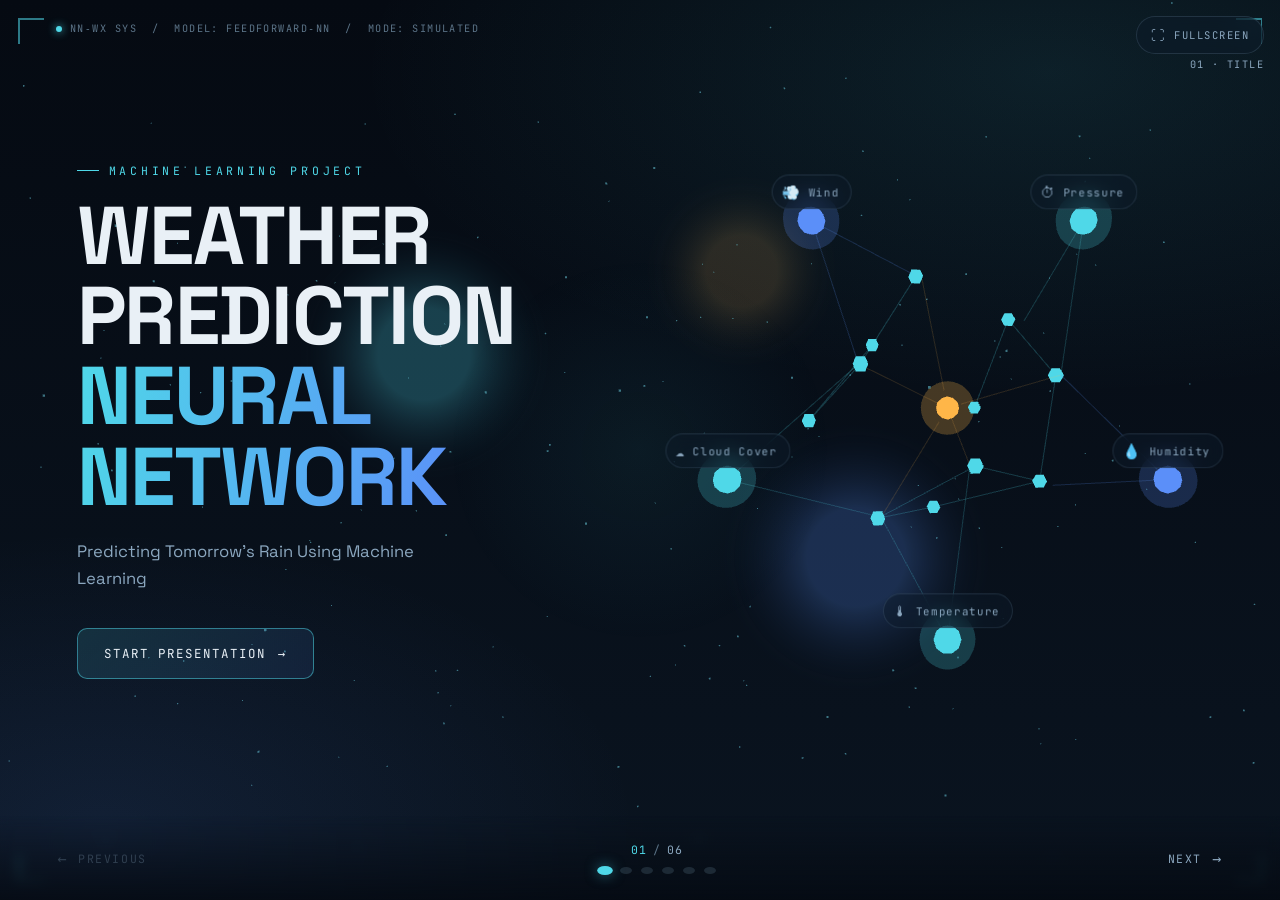
==== weather-nn-presentation/index.html @ 621a3c1b "Update Weather Prediction Neural Network" ====
<!DOCTYPE html>
<html lang="en">
<head>
<meta charset="UTF-8">
<meta name="viewport" content="width=device-width, initial-scale=1, viewport-fit=cover">
<meta name="color-scheme" content="dark">
<title>Weather Prediction Neural Network — Presentation</title>
<link rel="stylesheet" href="style.css">
</head>
<body data-active-slide="1">

  <!-- Loader -->
  <div id="loader">
    <div class="loader-mark">NN&#8209;WX</div>
    <div class="loader-track"><div class="loader-bar"></div></div>
    <div class="loader-text">CALIBRATING INSTRUMENTS…</div>
  </div>

  <!-- Ambient 3D background, persists across all slides -->
  <canvas id="bg-canvas"></canvas>

  <!-- Signature HUD chrome -->
  <div class="hud-frame" aria-hidden="true">
    <span class="hud-corner hud-corner--tl"></span>
    <span class="hud-corner hud-corner--tr"></span>
    <span class="hud-corner hud-corner--bl"></span>
    <span class="hud-corner hud-corner--br"></span>
  </div>
  <div class="hud-strip hud-strip--left" aria-hidden="true">
    <span class="hud-dot"></span> NN&#8209;WX SYS &nbsp;/&nbsp; MODEL: FEEDFORWARD&#8209;NN &nbsp;/&nbsp; MODE: SIMULATED
  </div>
  <div class="hud-strip hud-strip--right" aria-hidden="true">
    <span id="hud-slide-name">TITLE</span>
  </div>

  <button id="fullscreen-btn" class="hud-btn" type="button" aria-label="Toggle fullscreen presentation">
    <span class="hud-btn-icon">&#9974;</span> FULLSCREEN
  </button>

  <div id="cursor-glow" aria-hidden="true"></div>

  <!-- Projected 3D-node labels live here (never inside a transformed/animated
       ancestor, so position:fixed stays viewport-relative) -->
  <div id="label-layer" aria-hidden="true">
    <div class="node-label" data-node="temperature" data-slide="1"><span class="node-ico">&#127777;</span>Temperature</div>
    <div class="node-label" data-node="humidity" data-slide="1"><span class="node-ico">&#128167;</span>Humidity</div>
    <div class="node-label" data-node="pressure" data-slide="1"><span class="node-ico">&#9201;</span>Pressure</div>
    <div class="node-label" data-node="wind" data-slide="1"><span class="node-ico">&#128168;</span>Wind</div>
    <div class="node-label" data-node="cloud" data-slide="1"><span class="node-ico">&#9729;</span>Cloud Cover</div>

    <div class="net-input-label" data-node="0" data-slide="4">Temperature</div>
    <div class="net-input-label" data-node="1" data-slide="4">Humidity</div>
    <div class="net-input-label" data-node="2" data-slide="4">Pressure</div>
    <div class="net-input-label" data-node="3" data-slide="4">Wind Speed</div>
    <div class="net-input-label" data-node="4" data-slide="4">Cloud Cover</div>
  </div>

  <!-- ============ DECK ============ -->
  <main id="deck">

    <!-- SLIDE 1 — TITLE -->
    <section class="slide" id="slide-1" data-slide="1" aria-label="Title">
      <div class="slide-inner slide1-grid">
        <div class="slide1-text">
          <p class="eyebrow" data-reveal="0">Machine Learning Project</p>
          <h1 class="hero-title">
            <span class="line" data-reveal="1">WEATHER PREDICTION</span>
            <span class="line line--accent" data-reveal="2">NEURAL NETWORK</span>
          </h1>
          <p class="hero-subtitle" data-reveal="3">Predicting Tomorrow's Rain Using Machine Learning</p>
          <button class="btn-primary" id="start-btn" type="button" data-reveal="4">
            START PRESENTATION <span class="arrow">→</span>
          </button>
        </div>
        <div class="slide1-visual">
          <canvas id="hero-canvas"></canvas>
        </div>
      </div>
    </section>

    <!-- SLIDE 2 — PROBLEM -->
    <section class="slide" id="slide-2" data-slide="2" aria-label="The Problem">
      <div class="slide-inner slide2-layout">
        <p class="eyebrow" data-reveal="0">The Problem</p>
        <h2 class="statement" data-reveal="1">Can we predict tomorrow's rain from today's weather conditions?</h2>

        <div class="orbit" data-reveal="2">
          <div class="orbit-core">
            <span class="orbit-core-ring"></span>
            <span class="orbit-core-glow"></span>
          </div>
          <div class="param-node param-node--1"><span class="flow-dot"></span><span class="param-ico">&#127777;</span><span class="param-label">Temperature</span></div>
          <div class="param-node param-node--2"><span class="flow-dot"></span><span class="param-ico">&#128167;</span><span class="param-label">Humidity</span></div>
          <div class="param-node param-node--3"><span class="flow-dot"></span><span class="param-ico">&#9201;</span><span class="param-label">Pressure</span></div>
          <div class="param-node param-node--4"><span class="flow-dot"></span><span class="param-ico">&#128168;</span><span class="param-label">Wind Speed</span></div>
          <div class="param-node param-node--5"><span class="flow-dot"></span><span class="param-ico">&#9729;</span><span class="param-label">Cloud Cover</span></div>
        </div>

        <div class="mini-flow" data-reveal="3">
          <span class="mini-flow-step is-lit">INPUT</span>
          <span class="mini-flow-arrow">&#8594;</span>
          <span class="mini-flow-step">ANALYSIS</span>
          <span class="mini-flow-arrow">&#8594;</span>
          <span class="mini-flow-step">PREDICTION</span>
        </div>
      </div>
    </section>

    <!-- SLIDE 3 — WORKFLOW -->
    <section class="slide" id="slide-3" data-slide="3" aria-label="System Workflow">
      <div class="slide-inner slide3-layout">
        <p class="eyebrow" data-reveal="0">System Workflow</p>
        <h2 class="slide-title" data-reveal="1">How The System Works</h2>

        <div class="pipeline-wrap" data-reveal="2">
          <div class="pipeline-track" id="pipeline-track">
            <div class="data-particle" id="data-particle"></div>

            <div class="stage" data-stage="0">
              <div class="stage-icon">&#128225;</div>
              <div class="stage-label">Weather Data</div>
            </div>
            <div class="pipe-seg"></div>
            <div class="stage" data-stage="1">
              <div class="stage-icon">&#129513;</div>
              <div class="stage-label">Preprocessing</div>
              <div class="stage-sub">Clean</div>
            </div>
            <div class="pipe-seg"></div>
            <div class="stage" data-stage="2">
              <div class="stage-icon">&#128202;</div>
              <div class="stage-label">Feature Scaling</div>
              <div class="stage-sub">Transform</div>
            </div>
            <div class="pipe-seg"></div>
            <div class="stage" data-stage="3">
              <div class="stage-icon">&#129504;</div>
              <div class="stage-label">Neural Network</div>
              <div class="stage-sub">Learn</div>
            </div>
            <div class="pipe-seg"></div>
            <div class="stage" data-stage="4">
              <div class="stage-icon">&#127783;&#65039;</div>
              <div class="stage-label">Rain Probability</div>
              <div class="stage-sub">Predict</div>
            </div>
            <div class="pipe-seg"></div>
            <div class="stage" data-stage="5">
              <div class="stage-icon">&#9878;&#65039;</div>
              <div class="stage-label">Rain / No Rain</div>
            </div>
          </div>
        </div>
      </div>
    </section>

    <!-- SLIDE 4 — NEURAL NETWORK -->
    <section class="slide" id="slide-4" data-slide="4" aria-label="Inside the Neural Network">
      <div class="slide-inner slide4-layout">
        <p class="eyebrow" data-reveal="0">Model Architecture</p>
        <h2 class="slide-title" data-reveal="1">Inside The Neural Network</h2>

        <div class="network-wrap" data-reveal="2">
          <canvas id="main-net-canvas"></canvas>

          <div class="layer-label layer-label--input">
            <span class="layer-label-title">Input Layer</span>
          </div>
          <div class="layer-label layer-label--hidden">
            <span class="layer-label-title">Hidden Layer</span>
            <span class="layer-label-sub">ReLU</span>
          </div>
          <div class="layer-label layer-label--output">
            <span class="layer-label-title">Output Layer</span>
            <span class="layer-label-sub">Sigmoid</span>
          </div>
          <div class="layer-label layer-label--result">Rain Probability</div>

          <div class="formula-badge formula-badge--left">ReLU(x) = max(0, x)</div>
          <div class="formula-badge formula-badge--right">Sigmoid(x) = 1 / (1 + e<sup>&minus;x</sup>)</div>
        </div>
      </div>
    </section>

    <!-- SLIDE 5 — PREDICTION -->
    <section class="slide" id="slide-5" data-slide="5" aria-label="From Weather to Prediction">
      <div class="slide-inner slide5-layout">
        <p class="eyebrow" data-reveal="0">Demo Walkthrough</p>
        <h2 class="slide-title" data-reveal="1">From Weather To Prediction</h2>

        <div class="predict-layout" data-reveal="2">
          <div class="glass-card predict-inputs">
            <div class="demo-tag">DEMO PREDICTION</div>
            <div class="input-row"><span>Temperature</span><span class="mono">28°C</span></div>
            <div class="input-row"><span>Humidity</span><span class="mono">75%</span></div>
            <div class="input-row"><span>Pressure</span><span class="mono">1008 hPa</span></div>
            <div class="input-row"><span>Wind Speed</span><span class="mono">14 km/h</span></div>
            <div class="input-row"><span>Cloud Cover</span><span class="mono">82%</span></div>
          </div>

          <div class="glass-card predict-process" id="predict-process">
            <div class="process-status" id="process-status">
              <span id="process-status-text">ANALYSING</span><span class="dots"><span>.</span><span>.</span><span>.</span></span>
            </div>

            <div class="result-panel" id="result-panel">
              <div class="gauge-wrap">
                <svg class="gauge" viewBox="0 0 200 200" id="gauge-svg">
                  <circle class="gauge-track" cx="100" cy="100" r="86"></circle>
                  <circle class="gauge-fill" id="gauge-fill" cx="100" cy="100" r="86"></circle>
                </svg>
                <div class="gauge-readout">
                  <span class="gauge-value"><span id="gauge-number">0</span>%</span>
                  <span class="gauge-caption">Rain Probability</span>
                </div>
              </div>
              <div class="risk-tag" id="risk-tag">HIGH RISK</div>
              <div class="risk-line">Rain Tomorrow: <strong>YES</strong></div>
            </div>
          </div>
        </div>
      </div>
    </section>

    <!-- SLIDE 6 — CONCLUSION -->
    <section class="slide" id="slide-6" data-slide="6" aria-label="Result & Conclusion">
      <div class="slide-inner slide6-layout">
        <p class="eyebrow" data-reveal="0">Result &amp; Conclusion</p>
        <h2 class="slide-title" data-reveal="1">From Data To A Decision</h2>

        <div class="conclusion-grid" data-reveal="2">
          <div class="point-card"><span class="point-num">01</span><span class="point-label">Weather Data</span></div>
          <div class="point-card"><span class="point-num">02</span><span class="point-label">Neural Network</span></div>
          <div class="point-card"><span class="point-num">03</span><span class="point-label">Rain Probability</span></div>
          <div class="point-card"><span class="point-num">04</span><span class="point-label">Prediction</span></div>
        </div>

        <p class="conclusion-statement" data-reveal="3">Machine learning transforms atmospheric data into an understandable rain prediction.</p>

        <button class="btn-primary" id="restart-btn" type="button" data-reveal="4">
          RESTART PRESENTATION <span class="arrow">&#8635;</span>
        </button>
      </div>
    </section>

  </main>

  <!-- ============ NAVIGATION ============ -->
  <nav id="nav-bar" aria-label="Presentation navigation">
    <button id="prev-btn" class="nav-btn" type="button" aria-label="Previous slide">
      <span class="nav-btn-arrow">&#8592;</span><span class="nav-btn-text">Previous</span>
    </button>

    <div class="nav-center">
      <span class="nav-counter"><span id="counter-current">01</span><span class="nav-counter-sep">/</span><span id="counter-total">06</span></span>
      <div class="nav-dots" id="nav-dots"></div>
    </div>

    <button id="next-btn" class="nav-btn" type="button" aria-label="Next slide">
      <span class="nav-btn-text">Next</span><span class="nav-btn-arrow">&#8594;</span>
    </button>
  </nav>

  <script src="three.min.js" defer></script>
  <script src="script.js" defer></script>
</body>
</html>
---- weather-nn-presentation/style.css ----
/* =========================================================================
   WEATHER PREDICTION NEURAL NETWORK — presentation stylesheet
   Design system: "instrument panel" — dark atmosphere, cyan/azure signal,
   amber warning accent, glassmorphism panels, radar-HUD chrome.
   ========================================================================= */

/* ---------- Local fonts (fully offline, no CDN) ---------- */
@font-face{
  font-family:'Space Grotesk';
  src:url('fonts/space-grotesk-400.woff2') format('woff2');
  font-weight:400; font-style:normal; font-display:swap;
}
@font-face{
  font-family:'Space Grotesk';
  src:url('fonts/space-grotesk-500.woff2') format('woff2');
  font-weight:500; font-style:normal; font-display:swap;
}
@font-face{
  font-family:'Space Grotesk';
  src:url('fonts/space-grotesk-600.woff2') format('woff2');
  font-weight:600; font-style:normal; font-display:swap;
}
@font-face{
  font-family:'Space Grotesk';
  src:url('fonts/space-grotesk-700.woff2') format('woff2');
  font-weight:700; font-style:normal; font-display:swap;
}
@font-face{
  font-family:'JetBrains Mono';
  src:url('fonts/jetbrains-mono-400.woff2') format('woff2');
  font-weight:400; font-style:normal; font-display:swap;
}
@font-face{
  font-family:'JetBrains Mono';
  src:url('fonts/jetbrains-mono-500.woff2') format('woff2');
  font-weight:500; font-style:normal; font-display:swap;
}
@font-face{
  font-family:'JetBrains Mono';
  src:url('fonts/jetbrains-mono-600.woff2') format('woff2');
  font-weight:600; font-style:normal; font-display:swap;
}

/* ---------- Tokens ---------- */
:root{
  --void:#050a12;
  --void-2:#0a1420;
  --panel:#0d1a28;
  --ink:#e9f0f6;
  --mist:#8ba7bf;
  --mist-dim:#5c7488;
  --cyan:#4fd8e8;
  --cyan-soft:rgba(79,216,232,.5);
  --azure:#5b8ff9;
  --signal:#ffb648;
  --signal-soft:rgba(255,182,72,.35);
  --danger:#ff6b6b;
  --line:rgba(148,187,214,.16);
  --line-soft:rgba(148,187,214,.08);
  --glass:rgba(15,28,42,.46);
  --glass-strong:rgba(15,28,42,.68);

  --font-display:'Space Grotesk',ui-sans-serif,system-ui,-apple-system,'Segoe UI',sans-serif;
  --font-mono:'JetBrains Mono',ui-monospace,'SFMono-Regular',Menlo,Consolas,monospace;

  --ease-out:cubic-bezier(.16,.84,.32,1);
  --ease-inout:cubic-bezier(.65,0,.35,1);
  --dur-slide:.85s;
  --nav-h:84px;
}

/* ---------- Reset ---------- */
*,*::before,*::after{box-sizing:border-box;}
html,body{height:100%;}
body{
  margin:0;
  background:var(--void);
  color:var(--ink);
  font-family:var(--font-display);
  overflow:hidden;
  -webkit-font-smoothing:antialiased;
  text-rendering:optimizeLegibility;
}
h1,h2,h3,p{margin:0;}
button{font-family:inherit;cursor:pointer;}
::selection{background:var(--cyan-soft);color:#04121a;}
.mono{font-family:var(--font-mono);font-variant-numeric:tabular-nums;}

a{color:inherit;}

/* Base atmosphere gradient behind everything */
body::before{
  content:'';
  position:fixed;inset:0;
  z-index:0;
  background:
    radial-gradient(ellipse 90% 60% at 82% 8%, rgba(79,216,232,.10), transparent 60%),
    radial-gradient(ellipse 70% 55% at 8% 92%, rgba(91,143,249,.10), transparent 60%),
    linear-gradient(180deg,var(--void) 0%,var(--void-2) 100%);
  pointer-events:none;
}

#bg-canvas{
  position:fixed;inset:0;
  width:100%;height:100%;
  z-index:1;
  display:block;
}

/* =========================================================================
   LOADER
   ========================================================================= */
#loader{
  position:fixed;inset:0;z-index:200;
  display:flex;flex-direction:column;align-items:center;justify-content:center;gap:18px;
  background:var(--void);
  transition:opacity .6s var(--ease-out),visibility .6s;
}
#loader.is-hidden{opacity:0;visibility:hidden;pointer-events:none;}
.loader-mark{
  font-family:var(--font-mono);letter-spacing:.35em;font-size:.85rem;color:var(--cyan);
  padding-left:.35em;
}
.loader-track{width:220px;height:2px;background:var(--line);border-radius:2px;overflow:hidden;}
.loader-bar{
  width:40%;height:100%;background:linear-gradient(90deg,transparent,var(--cyan),transparent);
  animation:loaderSweep 1.1s ease-in-out infinite;
}
@keyframes loaderSweep{
  0%{transform:translateX(-120%);}
  100%{transform:translateX(340%);}
}
.loader-text{font-family:var(--font-mono);font-size:.68rem;letter-spacing:.2em;color:var(--mist-dim);}

/* =========================================================================
   HUD CHROME  (signature radar / instrument-panel frame)
   ========================================================================= */
.hud-frame{position:fixed;inset:0;z-index:40;pointer-events:none;}
.hud-corner{position:absolute;width:26px;height:26px;opacity:.55;}
.hud-corner::before,.hud-corner::after{content:'';position:absolute;background:var(--cyan);}
.hud-corner::before{width:100%;height:1.5px;}
.hud-corner::after{width:1.5px;height:100%;}
.hud-corner--tl{top:18px;left:18px;} .hud-corner--tl::before,.hud-corner--tl::after{top:0;left:0;}
.hud-corner--tr{top:18px;right:18px;} .hud-corner--tr::before{top:0;right:0;} .hud-corner--tr::after{top:0;right:0;}
.hud-corner--bl{bottom:18px;left:18px;} .hud-corner--bl::before{bottom:0;left:0;} .hud-corner--bl::after{bottom:0;left:0;}
.hud-corner--br{bottom:18px;right:18px;} .hud-corner--br::before{bottom:0;right:0;} .hud-corner--br::after{bottom:0;right:0;}

.hud-strip{
  position:fixed;top:22px;z-index:41;
  font-family:var(--font-mono);font-size:.64rem;letter-spacing:.14em;
  color:var(--mist-dim);white-space:nowrap;
  display:flex;align-items:center;gap:8px;
  pointer-events:none;
}
.hud-strip--left{left:56px;}
.hud-strip--right{top:58px;right:16px;color:var(--mist);}
.hud-dot{width:6px;height:6px;border-radius:50%;background:var(--cyan);box-shadow:0 0 8px var(--cyan);animation:hudBlink 2.4s ease-in-out infinite;}
@keyframes hudBlink{0%,100%{opacity:1;}50%{opacity:.25;}}

.hud-btn{
  position:fixed;top:16px;right:16px;z-index:50;
  display:flex;align-items:center;gap:8px;
  background:var(--glass);border:1px solid var(--line);backdrop-filter:blur(14px);-webkit-backdrop-filter:blur(14px);
  color:var(--mist);font-family:var(--font-mono);font-size:.66rem;letter-spacing:.14em;
  padding:9px 14px;border-radius:999px;
  transition:border-color .25s,color .25s,transform .25s;
}
.hud-btn:hover{border-color:var(--cyan-soft);color:var(--cyan);transform:translateY(-1px);}
.hud-btn-icon{font-size:.85rem;}

#label-layer{position:fixed;inset:0;z-index:6;pointer-events:none;}

#cursor-glow{
  position:fixed;top:0;left:0;width:420px;height:420px;z-index:2;
  background:radial-gradient(circle,rgba(79,216,232,.06),transparent 65%);
  transform:translate(-50%,-50%);
  pointer-events:none;
  will-change:transform;
}

/* =========================================================================
   DECK / SLIDE MECHANICS
   ========================================================================= */
#deck{
  position:fixed;inset:0;
  z-index:5;
  padding-bottom:var(--nav-h);
}
.slide{
  position:absolute;inset:0;
  display:flex;align-items:center;justify-content:center;
  padding:0 6vw;
  padding-bottom:var(--nav-h);
  opacity:0;
  pointer-events:none;
  transform:translateX(0) scale(1);
  filter:blur(0);
  transition:transform var(--dur-slide) var(--ease-inout),
             opacity .6s ease,
             filter .6s ease;
  z-index:1;
}
.slide.no-anim{transition:none !important;}
.slide.is-current{opacity:1;pointer-events:auto;transform:translateX(0) scale(1);filter:blur(0);z-index:5;}
.slide.pos-left{opacity:0;transform:translateX(-7%) scale(.97);filter:blur(16px);z-index:2;}
.slide.pos-right{opacity:0;transform:translateX(7%) scale(.97);filter:blur(16px);z-index:2;}

.slide-inner{width:100%;max-width:1320px;margin:0 auto;}

/* ---------- generic reveal-on-enter utility ---------- */
[data-reveal]{
  opacity:0;
  transform:translateY(26px);
  transition:opacity .75s var(--ease-out),transform .75s var(--ease-out);
}
[data-reveal].is-visible{opacity:1;transform:translateY(0);}
.reveal-from-right{transform:translateY(10px) translateX(34px);}
.reveal-from-right.is-visible{transform:translateY(0) translateX(0);}
.reveal-scale{transform:translateY(14px) scale(.94);}
.reveal-scale.is-visible{transform:translateY(0) scale(1);}

/* ---------- eyebrow / titles ---------- */
.eyebrow{
  font-family:var(--font-mono);
  font-size:.72rem;letter-spacing:.32em;text-transform:uppercase;
  color:var(--cyan);margin-bottom:18px;
  display:inline-flex;align-items:center;gap:10px;
}
.eyebrow::before{content:'';width:22px;height:1px;background:var(--cyan);}
.slide-title{
  font-size:clamp(2rem,4vw,3.1rem);
  font-weight:600;letter-spacing:-.01em;line-height:1.05;
  margin-bottom:.4em;
}

/* ---------- buttons ---------- */
.btn-primary{
  position:relative;
  display:inline-flex;align-items:center;gap:12px;
  background:linear-gradient(135deg,rgba(79,216,232,.14),rgba(91,143,249,.10));
  border:1px solid var(--cyan-soft);
  color:var(--ink);
  font-family:var(--font-mono);font-size:.78rem;letter-spacing:.16em;
  padding:16px 26px;border-radius:10px;
  overflow:hidden;
  transition:border-color .3s,transform .3s,box-shadow .3s;
}
.btn-primary::before{
  content:'';position:absolute;inset:0;
  background:linear-gradient(100deg,transparent,rgba(255,255,255,.14),transparent);
  transform:translateX(-120%);
}
.btn-primary:hover{border-color:var(--cyan);transform:translateY(-2px);box-shadow:0 12px 30px -12px rgba(79,216,232,.45);}
.btn-primary:hover::before{transform:translateX(120%);transition:transform .8s var(--ease-out);}
.btn-primary .arrow{transition:transform .3s;}
.btn-primary:hover .arrow{transform:translateX(4px);}

.glass-card{
  background:var(--glass);
  border:1px solid var(--line);
  border-radius:18px;
  backdrop-filter:blur(18px);-webkit-backdrop-filter:blur(18px);
  box-shadow:0 20px 60px -30px rgba(0,0,0,.6);
}

/* =========================================================================
   NAV BAR
   ========================================================================= */
#nav-bar{
  position:fixed;left:0;right:0;bottom:0;height:var(--nav-h);
  z-index:60;
  display:flex;align-items:center;justify-content:space-between;
  padding:0 clamp(20px,4vw,56px);
  background:linear-gradient(0deg,rgba(5,10,18,.86),rgba(5,10,18,0));
  backdrop-filter:blur(6px);
}
.nav-btn{
  display:flex;align-items:center;gap:10px;
  background:transparent;border:none;color:var(--mist);
  font-family:var(--font-mono);font-size:.72rem;letter-spacing:.14em;text-transform:uppercase;
  padding:10px 6px;transition:color .25s,transform .25s;
}
.nav-btn:hover{color:var(--cyan);}
.nav-btn:disabled{opacity:.28;pointer-events:none;}
#prev-btn:hover{transform:translateX(-3px);}
#next-btn:hover{transform:translateX(3px);}
.nav-btn-arrow{font-size:.95rem;}

.nav-center{display:flex;flex-direction:column;align-items:center;gap:10px;}
.nav-counter{font-family:var(--font-mono);font-size:.72rem;letter-spacing:.1em;color:var(--mist);}
.nav-counter-sep{margin:0 6px;color:var(--mist-dim);}
#counter-current{color:var(--cyan);}

.nav-dots{display:flex;gap:9px;}
.nav-dot{
  width:7px;height:7px;border-radius:50%;
  background:var(--line);border:none;
  transition:background .3s,transform .3s,box-shadow .3s;
}
.nav-dot.is-active{background:var(--cyan);box-shadow:0 0 10px var(--cyan-soft);transform:scale(1.3);}

/* focus visibility (accessibility floor) */
button:focus-visible,.nav-dot:focus-visible{
  outline:2px solid var(--cyan);outline-offset:3px;border-radius:6px;
}

/* =========================================================================
   SLIDE 1 — TITLE
   ========================================================================= */
.slide1-grid{
  display:grid;grid-template-columns:1.05fr .95fr;
  align-items:center;gap:4vw;
  height:100%;
}
.slide1-text{padding-top:2vh;}
.hero-title{
  font-size:clamp(2.6rem,6.4vw,5.6rem);
  font-weight:700;letter-spacing:-.02em;line-height:.98;
  display:flex;flex-direction:column;
  margin-bottom:22px;
}
.hero-title .line{display:block;}
.hero-title .line--accent{
  background:linear-gradient(100deg,var(--cyan),var(--azure) 70%);
  -webkit-background-clip:text;background-clip:text;color:transparent;
}
.hero-subtitle{
  font-size:clamp(1rem,1.3vw,1.2rem);
  color:var(--mist);max-width:36ch;line-height:1.6;margin-bottom:36px;
}

.slide1-visual{position:relative;height:min(64vh,620px);}
#hero-canvas{position:absolute;inset:0;width:100%;height:100%;}

.node-label{
  position:fixed;top:0;left:0;
  display:flex;align-items:center;gap:8px;
  font-family:var(--font-mono);font-size:.68rem;letter-spacing:.06em;
  background:var(--glass);border:1px solid var(--line);
  padding:7px 12px 7px 9px;border-radius:999px;
  color:var(--mist);white-space:nowrap;
  opacity:0;transition:opacity .5s ease;
  backdrop-filter:blur(10px);-webkit-backdrop-filter:blur(10px);
  z-index:6;
}
body[data-active-slide="1"] .node-label[data-slide="1"]{opacity:1;}
.node-ico{font-size:.9rem;}

/* =========================================================================
   SLIDE 2 — PROBLEM
   ========================================================================= */
.slide2-layout{text-align:center;display:flex;flex-direction:column;align-items:center;}
.statement{
  font-size:clamp(1.5rem,3.2vw,2.5rem);
  font-weight:600;line-height:1.28;max-width:19ch;
  margin:0 auto 3vh;
  color:var(--ink);
}
.orbit{
  position:relative;
  width:min(58vh,480px);height:min(58vh,480px);
  margin:0 auto;
}
.orbit-core{
  position:absolute;top:50%;left:50%;transform:translate(-50%,-50%);
  width:88px;height:88px;
}
.orbit-core-glow{
  position:absolute;inset:0;border-radius:50%;
  background:radial-gradient(circle,rgba(79,216,232,.9),rgba(79,216,232,.15) 55%,transparent 72%);
  filter:blur(2px);
  animation:corePulse 2.6s ease-in-out infinite;
}
@keyframes corePulse{0%,100%{transform:scale(.9);opacity:.85;}50%{transform:scale(1.12);opacity:1;}}
.orbit-core-ring{
  position:absolute;inset:-16px;border-radius:50%;
  border:1px dashed var(--cyan-soft);
  animation:spinSlow 14s linear infinite;
}
@keyframes spinSlow{to{transform:rotate(360deg);}}

.spoke{
  position:absolute;top:50%;left:50%;height:2px;width:44%;
  transform-origin:0 50%;
  background-image:linear-gradient(to right,var(--cyan),transparent 70%);
  background-size:22% 100%;background-repeat:no-repeat;background-position:100% 0;
  opacity:.55;
  animation:spokeFlow 2.4s linear infinite;
}
@keyframes spokeFlow{
  0%{background-position:105% 0;}
  100%{background-position:-25% 0;}
}

.param-node{
  position:absolute;transform:translate(-50%,-50%);
  display:flex;flex-direction:column;align-items:center;gap:4px;
  animation:paramFloat 5s ease-in-out infinite;
}
.param-node--1{top:6%;left:50%;animation-delay:0s;}
.param-node--2{top:34%;left:90%;animation-delay:.4s;}
.param-node--3{top:82%;left:75%;animation-delay:.8s;}
.param-node--4{top:82%;left:25%;animation-delay:1.2s;}
.param-node--5{top:34%;left:10%;animation-delay:1.6s;}
@keyframes paramFloat{0%,100%{transform:translate(-50%,-50%) translateY(0);}50%{transform:translate(-50%,-50%) translateY(-8px);}}

.param-ico{
  font-size:1.35rem;
  width:52px;height:52px;display:flex;align-items:center;justify-content:center;
  background:var(--glass);border:1px solid var(--line);border-radius:50%;
  position:relative;
}
.flow-dot{
  position:absolute;top:6px;right:6px;width:6px;height:6px;border-radius:50%;
  background:var(--cyan);box-shadow:0 0 6px var(--cyan);
  animation:ledPulse 1.8s ease-in-out infinite;
}
@keyframes ledPulse{0%,100%{opacity:.3;}50%{opacity:1;}}
.param-label{font-family:var(--font-mono);font-size:.62rem;letter-spacing:.05em;color:var(--mist);white-space:nowrap;}

.mini-flow{
  margin-top:4vh;
  display:flex;align-items:center;gap:14px;
  font-family:var(--font-mono);font-size:.78rem;letter-spacing:.2em;
}
.mini-flow-step{color:var(--mist-dim);transition:color .4s,text-shadow .4s;}
.mini-flow-step.is-lit{color:var(--cyan);text-shadow:0 0 16px var(--cyan-soft);}
.mini-flow-arrow{color:var(--mist-dim);}

/* =========================================================================
   SLIDE 3 — WORKFLOW
   ========================================================================= */
.slide3-layout{width:100%;}
.pipeline-wrap{margin-top:2vh;overflow-x:auto;padding:12px 4px 26px;}
.pipeline-track{
  position:relative;
  display:flex;align-items:stretch;gap:0;
  min-width:920px;
}
.stage{
  flex:1 1 0;
  display:flex;flex-direction:column;align-items:center;gap:10px;
  background:var(--glass);border:1px solid var(--line);border-radius:16px;
  padding:22px 12px 18px;
  text-align:center;
  transition:border-color .4s,box-shadow .4s,transform .4s;
  position:relative;
}
.stage-icon{font-size:1.5rem;}
.stage-label{font-size:.78rem;font-weight:600;letter-spacing:.03em;}
.stage-sub{
  font-family:var(--font-mono);font-size:.6rem;letter-spacing:.14em;text-transform:uppercase;
  color:var(--mist-dim);
}
.stage.is-active{
  border-color:var(--cyan-soft);
  box-shadow:0 0 34px -10px rgba(79,216,232,.55),inset 0 0 0 1px rgba(79,216,232,.2);
  transform:translateY(-6px);
}
.stage.is-active .stage-label{color:var(--cyan);}
.stage.is-passed{border-color:var(--line-soft);opacity:.72;}

.pipe-seg{
  flex:0 0 46px;align-self:center;height:2px;margin:0 -2px;
  background:linear-gradient(90deg,var(--line),var(--line));
  position:relative;top:-14px;
  transition:background .5s;
}
.pipe-seg.is-lit{background:linear-gradient(90deg,var(--cyan),var(--azure));}

.data-particle{
  position:absolute;top:8px;left:0;width:10px;height:10px;border-radius:50%;
  background:var(--cyan);
  box-shadow:0 0 14px 4px var(--cyan-soft);
  transform:translate(-50%,0);
  transition:left .65s var(--ease-inout);
  z-index:3;
}

/* =========================================================================
   SLIDE 4 — NEURAL NETWORK
   ========================================================================= */
.slide4-layout{width:100%;}
.network-wrap{
  position:relative;width:100%;
  height:min(58vh,560px);
  margin-top:1.5vh;
}
#main-net-canvas{position:absolute;inset:0;width:100%;height:100%;}

.layer-label{
  position:absolute;top:6px;
  font-family:var(--font-mono);font-size:.68rem;letter-spacing:.12em;text-transform:uppercase;
  color:var(--mist);display:flex;flex-direction:column;gap:2px;
  pointer-events:none;
}
.layer-label-title{color:var(--ink);}
.layer-label-sub{color:var(--cyan);font-size:.62rem;}
.layer-label--input{left:2%;}
.layer-label--hidden{left:50%;transform:translateX(-50%);text-align:center;}
.layer-label--output{right:2%;text-align:right;align-items:flex-end;}
.layer-label--result{
  bottom:2%;right:2%;top:auto;color:var(--signal);font-size:.7rem;letter-spacing:.14em;
}

.net-input-label{
  position:fixed;top:0;left:0;
  transform:translate(-50%,-50%);
  font-family:var(--font-mono);font-size:.62rem;letter-spacing:.03em;
  background:var(--glass);border:1px solid var(--line);border-radius:999px;
  padding:5px 10px;color:var(--mist);white-space:nowrap;
  opacity:0;transition:opacity .5s;
  pointer-events:none;z-index:6;
}
body[data-active-slide="4"] .net-input-label[data-slide="4"]{opacity:1;}

.formula-badge{
  position:absolute;bottom:4%;
  font-family:var(--font-mono);font-size:.66rem;color:var(--mist);
  background:var(--glass);border:1px solid var(--line);border-radius:10px;
  padding:8px 12px;
}
.formula-badge--left{left:2%;}
.formula-badge--right{right:2%;}
.formula-badge sup{color:var(--cyan);}

/* =========================================================================
   SLIDE 5 — PREDICTION
   ========================================================================= */
.slide5-layout{width:100%;}
.predict-layout{
  display:grid;grid-template-columns:.85fr 1.15fr;gap:28px;
  margin-top:2vh;
}
.predict-inputs{padding:26px 26px 22px;position:relative;}
.demo-tag{
  display:inline-block;
  font-family:var(--font-mono);font-size:.6rem;letter-spacing:.2em;
  color:var(--signal);border:1px solid var(--signal-soft);
  padding:5px 10px;border-radius:999px;margin-bottom:18px;
}
.input-row{
  display:flex;justify-content:space-between;align-items:baseline;
  padding:12px 0;border-bottom:1px solid var(--line-soft);
  font-size:.92rem;color:var(--mist);
}
.input-row:last-child{border-bottom:none;}
.input-row .mono{color:var(--ink);font-weight:500;}

.predict-process{
  padding:26px;min-height:280px;
  display:flex;flex-direction:column;align-items:center;justify-content:center;
  gap:18px;position:relative;text-align:center;
}
.process-status{
  font-family:var(--font-mono);letter-spacing:.2em;font-size:.9rem;color:var(--cyan);
  display:flex;align-items:baseline;gap:2px;
  transition:opacity .3s;
}
.dots span{animation:dotBlink 1.2s infinite;opacity:0;}
.dots span:nth-child(2){animation-delay:.2s;}
.dots span:nth-child(3){animation-delay:.4s;}
@keyframes dotBlink{0%,100%{opacity:0;}50%{opacity:1;}}
.process-status.is-fading{opacity:0;}

.result-panel{
  opacity:0;transform:scale(.92);pointer-events:none;
  transition:opacity .6s var(--ease-out),transform .6s var(--ease-out);
  display:flex;flex-direction:column;align-items:center;gap:10px;
  position:absolute;inset:26px;justify-content:center;
}
.result-panel.is-visible{opacity:1;transform:scale(1);pointer-events:auto;}

.gauge-wrap{position:relative;width:172px;height:172px;}
.gauge{position:absolute;inset:0;width:172px;height:172px;transform:rotate(-90deg);}
.gauge-track{fill:none;stroke:var(--line);stroke-width:10;}
.gauge-fill{
  fill:none;stroke-width:10;stroke-linecap:round;
  stroke:var(--cyan);
  stroke-dasharray:540;stroke-dashoffset:540;
  transition:stroke-dashoffset 1.15s var(--ease-out);
  filter:drop-shadow(0 0 10px var(--cyan-soft));
}
.gauge-readout{
  position:absolute;top:50%;left:50%;transform:translate(-50%,-50%);
  display:flex;flex-direction:column;align-items:center;gap:4px;
  width:100%;text-align:center;
}
.gauge-value{font-family:var(--font-mono);font-size:1.8rem;font-weight:600;color:var(--ink);}
.gauge-caption{font-family:var(--font-mono);font-size:.48rem;letter-spacing:.09em;color:var(--mist-dim);text-transform:uppercase;padding:0 8px;}

.risk-tag{
  font-family:var(--font-mono);font-size:.72rem;letter-spacing:.16em;
  color:var(--signal);border:1px solid var(--signal-soft);border-radius:999px;
  padding:6px 16px;margin-top:6px;
}
.risk-line{color:var(--mist);font-size:.85rem;}
.risk-line strong{color:var(--ink);}

/* =========================================================================
   SLIDE 6 — CONCLUSION
   ========================================================================= */
.slide6-layout{width:100%;text-align:center;}
.conclusion-grid{
  display:grid;grid-template-columns:repeat(4,1fr);gap:18px;
  margin:3vh auto 4vh;max-width:1100px;
}
.point-card{
  background:var(--glass);border:1px solid var(--line);border-radius:16px;
  padding:26px 16px;display:flex;flex-direction:column;gap:10px;align-items:flex-start;
  transition:border-color .4s,transform .4s,box-shadow .4s;
}
.point-card:hover{border-color:var(--cyan-soft);transform:translateY(-5px);box-shadow:0 20px 40px -22px rgba(79,216,232,.4);}
.point-num{font-family:var(--font-mono);font-size:1.5rem;color:var(--cyan);}
.point-label{font-size:.92rem;color:var(--mist);text-align:left;}

.conclusion-grid.is-visible .point-card{
  animation:pointIn .6s var(--ease-out) both;
}
.conclusion-grid.is-visible .point-card:nth-child(1){animation-delay:.05s;}
.conclusion-grid.is-visible .point-card:nth-child(2){animation-delay:.16s;}
.conclusion-grid.is-visible .point-card:nth-child(3){animation-delay:.27s;}
.conclusion-grid.is-visible .point-card:nth-child(4){animation-delay:.38s;}
@keyframes pointIn{from{opacity:0;transform:translateY(18px);}to{opacity:1;transform:translateY(0);}}

.conclusion-statement{
  max-width:46ch;margin:0 auto 34px;
  font-size:clamp(1rem,1.6vw,1.25rem);color:var(--mist);line-height:1.6;
}

/* =========================================================================
   RESPONSIVE
   ========================================================================= */
@media (max-width:1023px){
  :root{--nav-h:76px;}
  .slide1-grid{grid-template-columns:1fr;gap:2vh;text-align:center;}
  .slide1-text{padding-top:0;}
  .eyebrow{justify-content:center;}
  .hero-subtitle{margin-left:auto;margin-right:auto;}
  .slide1-visual{height:38vh;order:2;}
  .node-label{display:none;}

  .predict-layout{grid-template-columns:1fr;}
  .predict-process{min-height:320px;}

  .conclusion-grid{grid-template-columns:repeat(2,1fr);}
  .point-card{align-items:center;text-align:center;}
  .point-label{text-align:center;}

  .net-input-label{display:none;}
  .formula-badge{font-size:.6rem;padding:6px 9px;}
  .hud-strip--left{display:none;}
}

@media (max-width:640px){
  .slide{padding:0 5vw;}
  .slide-inner{padding-top:2vh;}
  .orbit{width:78vw;height:78vw;}
  .mini-flow{gap:8px;font-size:.66rem;}
  .nav-btn-text{display:none;}
  .hud-strip{display:none;}
  .hud-btn{padding:9px 11px;font-size:0;}
  .hud-btn-icon{font-size:1rem;}
  .hud-corner{width:18px;height:18px;}
  .conclusion-grid{grid-template-columns:1fr 1fr;gap:12px;}
  .point-card{padding:18px 12px;}
  .slide1-visual{height:32vh;}
  #cursor-glow{display:none;}
}

@media (max-height:640px) and (min-width:1024px){
  .slide1-visual{height:48vh;}
  .network-wrap{height:42vh;}
}

/* ---------- reduced motion ---------- */
@media (prefers-reduced-motion:reduce){
  *{animation-duration:.001ms !important;animation-iteration-count:1 !important;transition-duration:.001ms !important;}
}
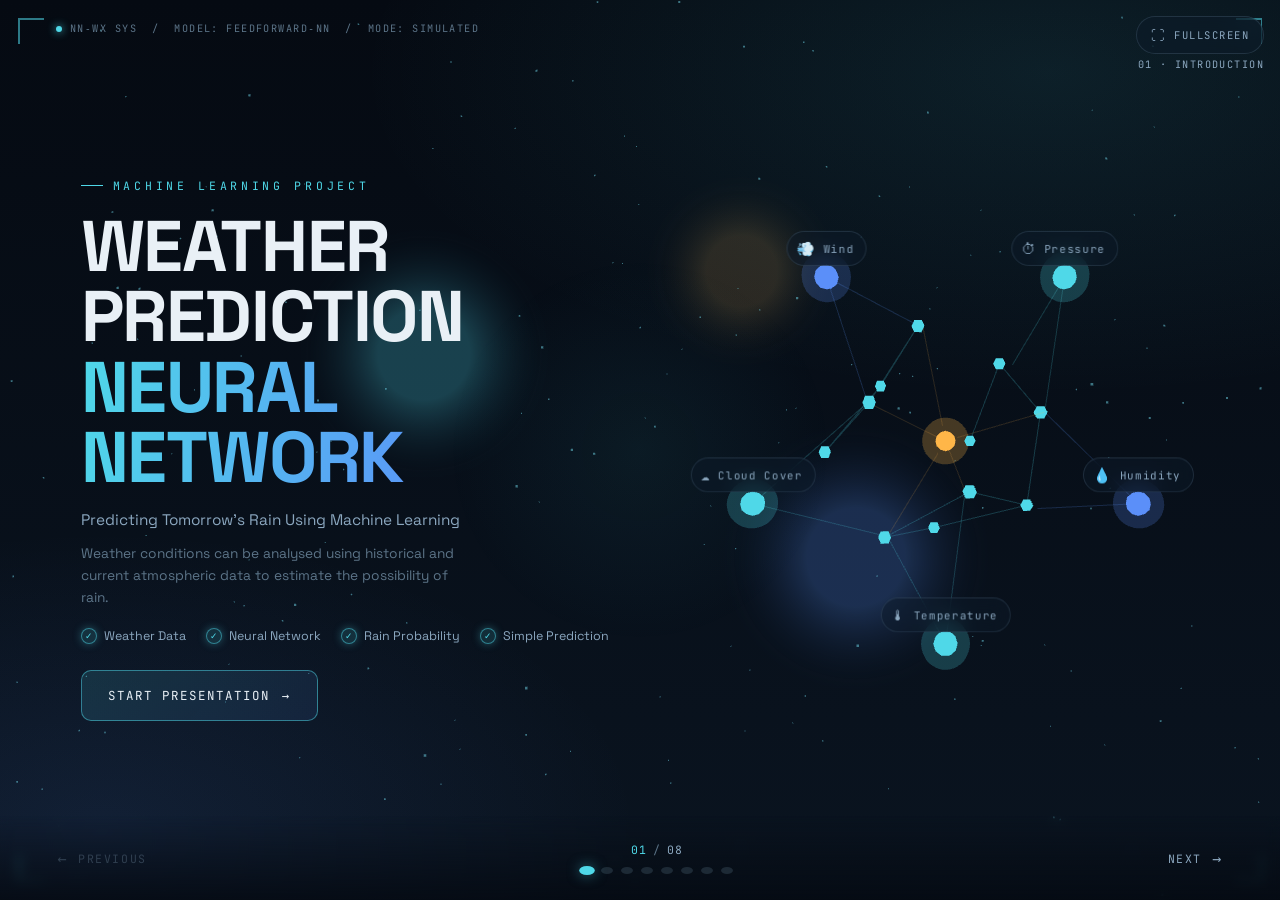
==== commit 65955006: "Weather Prediction Project" ====
--- a/weather-nn-presentation/index.html
+++ b/weather-nn-presentation/index.html
@@ -4,7 +4,7 @@
 <meta charset="UTF-8">
 <meta name="viewport" content="width=device-width, initial-scale=1, viewport-fit=cover">
 <meta name="color-scheme" content="dark">
-<title>Weather Prediction Neural Network — Presentation</title>
+<title>Weather Prediction Neural Network — College Project Presentation</title>
 <link rel="stylesheet" href="style.css">
 </head>
 <body data-active-slide="1">
@@ -30,11 +30,11 @@
     <span class="hud-dot"></span> NN&#8209;WX SYS &nbsp;/&nbsp; MODEL: FEEDFORWARD&#8209;NN &nbsp;/&nbsp; MODE: SIMULATED
   </div>
   <div class="hud-strip hud-strip--right" aria-hidden="true">
-    <span id="hud-slide-name">TITLE</span>
+    <span id="hud-slide-name">INTRODUCTION</span>
   </div>
 
   <button id="fullscreen-btn" class="hud-btn" type="button" aria-label="Toggle fullscreen presentation">
-    <span class="hud-btn-icon">&#9974;</span> FULLSCREEN
+    <span class="hud-btn-icon">&#9974;</span> <span class="hud-btn-label">FULLSCREEN</span>
   </button>
 
   <div id="cursor-glow" aria-hidden="true"></div>
@@ -48,18 +48,18 @@
     <div class="node-label" data-node="wind" data-slide="1"><span class="node-ico">&#128168;</span>Wind</div>
     <div class="node-label" data-node="cloud" data-slide="1"><span class="node-ico">&#9729;</span>Cloud Cover</div>
 
-    <div class="net-input-label" data-node="0" data-slide="4">Temperature</div>
-    <div class="net-input-label" data-node="1" data-slide="4">Humidity</div>
-    <div class="net-input-label" data-node="2" data-slide="4">Pressure</div>
-    <div class="net-input-label" data-node="3" data-slide="4">Wind Speed</div>
-    <div class="net-input-label" data-node="4" data-slide="4">Cloud Cover</div>
+    <div class="net-input-label" data-node="0" data-slide="7">Temperature</div>
+    <div class="net-input-label" data-node="1" data-slide="7">Humidity</div>
+    <div class="net-input-label" data-node="2" data-slide="7">Pressure</div>
+    <div class="net-input-label" data-node="3" data-slide="7">Wind Speed</div>
+    <div class="net-input-label" data-node="4" data-slide="7">Cloud Cover</div>
   </div>
 
   <!-- ============ DECK ============ -->
   <main id="deck">
 
-    <!-- SLIDE 1 — TITLE -->
-    <section class="slide" id="slide-1" data-slide="1" aria-label="Title">
+    <!-- SLIDE 1 — TITLE / INTRODUCTION -->
+    <section class="slide" id="slide-1" data-slide="1" aria-label="Introduction">
       <div class="slide-inner slide1-grid">
         <div class="slide1-text">
           <p class="eyebrow" data-reveal="0">Machine Learning Project</p>
@@ -68,7 +68,16 @@
             <span class="line line--accent" data-reveal="2">NEURAL NETWORK</span>
           </h1>
           <p class="hero-subtitle" data-reveal="3">Predicting Tomorrow's Rain Using Machine Learning</p>
-          <button class="btn-primary" id="start-btn" type="button" data-reveal="4">
+          <p class="intro-line" data-reveal="4">Weather conditions can be analysed using historical and current atmospheric data to estimate the possibility of rain.</p>
+
+          <div class="tick-pill-row" data-reveal="5">
+            <span class="tick-pill"><span class="tick-mark">&#10003;</span>Weather Data</span>
+            <span class="tick-pill"><span class="tick-mark">&#10003;</span>Neural Network</span>
+            <span class="tick-pill"><span class="tick-mark">&#10003;</span>Rain Probability</span>
+            <span class="tick-pill"><span class="tick-mark">&#10003;</span>Simple Prediction</span>
+          </div>
+
+          <button class="btn-primary" id="start-btn" type="button" data-reveal="6">
             START PRESENTATION <span class="arrow">→</span>
           </button>
         </div>
@@ -78,38 +87,184 @@
       </div>
     </section>
 
-    <!-- SLIDE 2 — PROBLEM -->
-    <section class="slide" id="slide-2" data-slide="2" aria-label="The Problem">
+    <!-- SLIDE 2 — LITERATURE SURVEY -->
+    <section class="slide" id="slide-2" data-slide="2" aria-label="Literature Survey">
       <div class="slide-inner slide2-layout">
-        <p class="eyebrow" data-reveal="0">The Problem</p>
+        <p class="eyebrow" data-reveal="0">Background</p>
+        <h2 class="slide-title" data-reveal="1">Literature Survey</h2>
+        <p class="section-lead" data-reveal="2">Before developing my project, I studied different approaches used for weather prediction.</p>
+
+        <div class="lit-cards">
+          <div class="glass-card lit-card" data-reveal="3">
+            <span class="card-num">CARD 01</span>
+            <h3 class="lit-card-title">Traditional Methods</h3>
+            <ul class="tick-list">
+              <li class="tick-item"><span class="tick-mark">&#10003;</span>Historical weather observations</li>
+              <li class="tick-item"><span class="tick-mark">&#10003;</span>Statistical analysis</li>
+              <li class="tick-item"><span class="tick-mark">&#10003;</span>Rule-based prediction</li>
+            </ul>
+          </div>
+          <div class="glass-card lit-card" data-reveal="4">
+            <span class="card-num">CARD 02</span>
+            <h3 class="lit-card-title">Machine Learning</h3>
+            <ul class="tick-list">
+              <li class="tick-item"><span class="tick-mark">&#10003;</span>Uses multiple weather features</li>
+              <li class="tick-item"><span class="tick-mark">&#10003;</span>Learns patterns from data</li>
+              <li class="tick-item"><span class="tick-mark">&#10003;</span>Supports prediction tasks</li>
+            </ul>
+          </div>
+          <div class="glass-card lit-card" data-reveal="5">
+            <span class="card-num">CARD 03</span>
+            <h3 class="lit-card-title">Neural Networks</h3>
+            <ul class="tick-list">
+              <li class="tick-item"><span class="tick-mark">&#10003;</span>Learns complex relationships</li>
+              <li class="tick-item"><span class="tick-mark">&#10003;</span>Handles multiple inputs</li>
+              <li class="tick-item"><span class="tick-mark">&#10003;</span>Produces probability-based output</li>
+            </ul>
+          </div>
+        </div>
+
+        <div class="flow-strip" data-reveal="6">
+          <span class="flow-step is-lit">Historical Data</span>
+          <span class="flow-arrow">→</span>
+          <span class="flow-step">Statistical Methods</span>
+          <span class="flow-arrow">→</span>
+          <span class="flow-step">Machine Learning</span>
+          <span class="flow-arrow">→</span>
+          <span class="flow-step">Neural Network</span>
+        </div>
+         <p class="note-line" data-reveal="7">The first is traditional weather prediction, which uses atmospheric measurements and mathematical forecasting methods.</p>
+          <p class="note-line" data-reveal="7">The second is Machine Learning, where the computer learns patterns from historical weather data.</p>
+
+        <p class="note-line" data-reveal="7">The third is Neural Networks, which can learn complex relationships between multiple weather parameters.</p>
+      </div>
+    </section>
+
+    <!-- SLIDE 3 — PROBLEM STATEMENT + OBJECTIVES -->
+    <section class="slide" id="slide-3" data-slide="3" aria-label="Problem Statement and Objectives">
+      <div class="slide-inner slide3-layout">
+        <p class="eyebrow" data-reveal="0">Problem Statement</p>
         <h2 class="statement" data-reveal="1">Can we predict tomorrow's rain from today's weather conditions?</h2>
 
-        <div class="orbit" data-reveal="2">
-          <div class="orbit-core">
-            <span class="orbit-core-ring"></span>
-            <span class="orbit-core-glow"></span>
-          </div>
-          <div class="param-node param-node--1"><span class="flow-dot"></span><span class="param-ico">&#127777;</span><span class="param-label">Temperature</span></div>
-          <div class="param-node param-node--2"><span class="flow-dot"></span><span class="param-ico">&#128167;</span><span class="param-label">Humidity</span></div>
-          <div class="param-node param-node--3"><span class="flow-dot"></span><span class="param-ico">&#9201;</span><span class="param-label">Pressure</span></div>
-          <div class="param-node param-node--4"><span class="flow-dot"></span><span class="param-ico">&#128168;</span><span class="param-label">Wind Speed</span></div>
-          <div class="param-node param-node--5"><span class="flow-dot"></span><span class="param-ico">&#9729;</span><span class="param-label">Cloud Cover</span></div>
-        </div>
-
-        <div class="mini-flow" data-reveal="3">
-          <span class="mini-flow-step is-lit">INPUT</span>
-          <span class="mini-flow-arrow">&#8594;</span>
-          <span class="mini-flow-step">ANALYSIS</span>
-          <span class="mini-flow-arrow">&#8594;</span>
-          <span class="mini-flow-step">PREDICTION</span>
-        </div>
-      </div>
-    </section>
-
-    <!-- SLIDE 3 — WORKFLOW -->
-    <section class="slide" id="slide-3" data-slide="3" aria-label="System Workflow">
-      <div class="slide-inner slide3-layout">
-        <p class="eyebrow" data-reveal="0">System Workflow</p>
+        <div class="problem-grid">
+          <div class="problem-visual" data-reveal="2">
+            <div class="orbit">
+              <div class="orbit-core">
+                <span class="orbit-core-ring"></span>
+                <span class="orbit-core-glow"></span>
+              </div>
+              <div class="param-node param-node--1"><span class="flow-dot"></span><span class="param-ico">&#127777;</span><span class="param-label">Temperature</span></div>
+              <div class="param-node param-node--2"><span class="flow-dot"></span><span class="param-ico">&#128167;</span><span class="param-label">Humidity</span></div>
+              <div class="param-node param-node--3"><span class="flow-dot"></span><span class="param-ico">&#9201;</span><span class="param-label">Pressure</span></div>
+              <div class="param-node param-node--4"><span class="flow-dot"></span><span class="param-ico">&#128168;</span><span class="param-label">Wind Speed</span></div>
+              <div class="param-node param-node--5"><span class="flow-dot"></span><span class="param-ico">&#9729;</span><span class="param-label">Cloud Cover</span></div>
+            </div>
+            <div class="flow-strip">
+              <span class="flow-step is-lit">Weather Data</span>
+              <span class="flow-arrow">→</span>
+              <span class="flow-step">Analysis</span>
+              <span class="flow-arrow">→</span>
+              <span class="flow-step">Rain Prediction</span>
+            </div>
+          </div>
+
+          <div class="glass-card objectives-card" data-reveal="3">
+            <span class="card-eyebrow">Objectives</span>
+            <ul class="tick-list">
+              <li class="tick-item"><span class="tick-mark">&#10003;</span>Analyse important weather parameters</li>
+              <li class="tick-item"><span class="tick-mark">&#10003;</span>Prepare data for prediction</li>
+              <li class="tick-item"><span class="tick-mark">&#10003;</span>Build a neural-network model</li>
+              <li class="tick-item"><span class="tick-mark">&#10003;</span>Estimate rain probability</li>
+              <li class="tick-item"><span class="tick-mark">&#10003;</span>Present a simple rain / no-rain result</li>
+            </ul>
+          </div>
+        </div>
+      </div>
+    </section>
+
+    <!-- SLIDE 4 — SCOPE & LIMITATIONS -->
+    <section class="slide" id="slide-4" data-slide="4" aria-label="Scope and Limitations">
+      <div class="slide-inner slide4-layout">
+        <p class="eyebrow" data-reveal="0">Project Boundaries</p>
+        <h2 class="slide-title" data-reveal="1">Scope</h2>
+
+        <div class="two-col">
+          <div class="glass-card scope-panel" data-reveal="2">
+            <div class="panel-header">
+              <span class="panel-icon panel-icon--ok">&#10003;</span>
+              <span class="card-eyebrow">Scope</span>
+            </div>
+            <ul class="tick-list">
+              <li class="tick-item"><span class="tick-mark">&#10003;</span>Weather-based prediction</li>
+              <li class="tick-item"><span class="tick-mark">&#10003;</span>Multiple atmospheric inputs</li>
+              <li class="tick-item"><span class="tick-mark">&#10003;</span>Neural-network learning</li>
+              <li class="tick-item"><span class="tick-mark">&#10003;</span>Rain probability estimation</li>
+              <li class="tick-item"><span class="tick-mark">&#10003;</span>Educational ML demonstration</li>
+            </ul>
+          </div>
+          <div class="glass-card limit-panel" data-reveal="3">
+          </div>
+        </div>
+
+        <div class="flow-strip" data-reveal="4">
+          <span class="flow-step is-lit">Input Weather</span>
+          <span class="flow-arrow">→</span>
+          <span class="flow-step">Neural Network</span>
+          <span class="flow-arrow">→</span>
+          <span class="flow-step">Probability</span>
+          <span class="flow-arrow">→</span>
+          <span class="flow-step">Rain / No Rain</span>
+        </div>
+      </div>
+    </section>
+
+    <!-- SLIDE 5 — SOFTWARE & HARDWARE REQUIREMENTS -->
+    <section class="slide" id="slide-5" data-slide="5" aria-label="Software and Hardware Requirements">
+      <div class="slide-inner slide5-layout">
+        <p class="eyebrow" data-reveal="0">Project Setup</p>
+        <h2 class="slide-title" data-reveal="1">Requirements</h2>
+
+        <div class="two-col">
+          <div class="glass-card req-panel" data-reveal="2">
+            <span class="card-eyebrow">Software Requirements</span>
+            <ul class="tick-list">
+              <li class="tick-item"><span class="tick-mark">&#10003;</span>Python</li>
+              <li class="tick-item"><span class="tick-mark">&#10003;</span>Machine Learning / Neural Network libraries</li>
+              <li class="tick-item"><span class="tick-mark">&#10003;</span>HTML</li>
+              <li class="tick-item"><span class="tick-mark">&#10003;</span>CSS</li>
+              <li class="tick-item"><span class="tick-mark">&#10003;</span>JavaScript</li>
+              <li class="tick-item"><span class="tick-mark">&#10003;</span>Three.js</li>
+              <li class="tick-item"><span class="tick-mark">&#10003;</span>Modern Web Browser</li>
+            </ul>
+          </div>
+          <div class="glass-card req-panel" data-reveal="3">
+            <span class="card-eyebrow">Hardware Requirements</span>
+            <ul class="tick-list">
+              <li class="tick-item"><span class="tick-mark">&#10003;</span>Computer / Laptop</li>
+              <li class="tick-item"><span class="tick-mark">&#10003;</span>Basic Processor</li>
+              <li class="tick-item"><span class="tick-mark">&#10003;</span>4 GB+ RAM recommended</li>
+              <li class="tick-item"><span class="tick-mark">&#10003;</span>Keyboard / Mouse</li>
+              <li class="tick-item"><span class="tick-mark">&#10003;</span>Internet connection if external resources are used</li>
+            </ul>
+          </div>
+        </div>
+
+        <div class="req-icons" data-reveal="4">
+          <div class="req-icon-item"><span class="req-icon-badge">&#128187;</span><span>Laptop</span></div>
+          <div class="req-icon-item"><span class="req-icon-badge">&#128013;</span><span>Python</span></div>
+          <div class="req-icon-item"><span class="req-icon-badge">&#127760;</span><span>Browser</span></div>
+          <div class="req-icon-item"><span class="req-icon-badge">&#129504;</span><span>Neural Network</span></div>
+          <div class="req-icon-item"><span class="req-icon-badge">&#9651;</span><span>Three.js</span></div>
+        </div>
+
+        <p class="tagline-mono" data-reveal="5">LIGHTWEIGHT &bull; INTERACTIVE &bull; PRESENTATION READY</p>
+      </div>
+    </section>
+
+    <!-- SLIDE 6 — METHODOLOGY / SYSTEM WORKFLOW -->
+    <section class="slide" id="slide-6" data-slide="6" aria-label="Methodology and System Workflow">
+      <div class="slide-inner slide6-layout">
+        <p class="eyebrow" data-reveal="0">Methodology</p>
         <h2 class="slide-title" data-reveal="1">How The System Works</h2>
 
         <div class="pipeline-wrap" data-reveal="2">
@@ -117,50 +272,72 @@
             <div class="data-particle" id="data-particle"></div>
 
             <div class="stage" data-stage="0">
+              <span class="stage-check">&#10003;</span>
               <div class="stage-icon">&#128225;</div>
               <div class="stage-label">Weather Data</div>
+              <div class="stage-sub">Collect</div>
             </div>
             <div class="pipe-seg"></div>
             <div class="stage" data-stage="1">
+              <span class="stage-check">&#10003;</span>
               <div class="stage-icon">&#129513;</div>
               <div class="stage-label">Preprocessing</div>
               <div class="stage-sub">Clean</div>
             </div>
             <div class="pipe-seg"></div>
             <div class="stage" data-stage="2">
+              <span class="stage-check">&#10003;</span>
               <div class="stage-icon">&#128202;</div>
               <div class="stage-label">Feature Scaling</div>
               <div class="stage-sub">Transform</div>
             </div>
             <div class="pipe-seg"></div>
             <div class="stage" data-stage="3">
+              <span class="stage-check">&#10003;</span>
               <div class="stage-icon">&#129504;</div>
               <div class="stage-label">Neural Network</div>
               <div class="stage-sub">Learn</div>
             </div>
             <div class="pipe-seg"></div>
             <div class="stage" data-stage="4">
+              <span class="stage-check">&#10003;</span>
               <div class="stage-icon">&#127783;&#65039;</div>
               <div class="stage-label">Rain Probability</div>
               <div class="stage-sub">Predict</div>
             </div>
             <div class="pipe-seg"></div>
             <div class="stage" data-stage="5">
+              <span class="stage-check">&#10003;</span>
               <div class="stage-icon">&#9878;&#65039;</div>
               <div class="stage-label">Rain / No Rain</div>
-            </div>
-          </div>
-        </div>
-      </div>
-    </section>
-
-    <!-- SLIDE 4 — NEURAL NETWORK -->
-    <section class="slide" id="slide-4" data-slide="4" aria-label="Inside the Neural Network">
-      <div class="slide-inner slide4-layout">
-        <p class="eyebrow" data-reveal="0">Model Architecture</p>
-        <h2 class="slide-title" data-reveal="1">Inside The Neural Network</h2>
-
-        <div class="network-wrap" data-reveal="2">
+              <div class="stage-sub">Decide</div>
+            </div>
+          </div>
+        </div>
+
+        <div class="flow-strip flow-strip--story" data-reveal="3">
+          <span class="flow-step is-lit">Weather</span>
+          <span class="flow-arrow">→</span>
+          <span class="flow-step">Data</span>
+          <span class="flow-arrow">→</span>
+          <span class="flow-step">Processing</span>
+          <span class="flow-arrow">→</span>
+          <span class="flow-step">Neural Network</span>
+          <span class="flow-arrow">→</span>
+          <span class="flow-step">Analysis</span>
+          <span class="flow-arrow">→</span>
+          <span class="flow-step">Prediction</span>
+        </div>
+      </div>
+    </section>
+
+    <!-- SLIDE 7 — NEURAL NETWORK + TESTING + DEMO RESULT -->
+    <section class="slide" id="slide-7" data-slide="7" aria-label="Neural Network and Testing">
+      <div class="slide-inner slide7-layout">
+        <p class="eyebrow" data-reveal="0">Model &amp; Verification</p>
+        <h2 class="slide-title" data-reveal="1">Neural Network &amp; Testing</h2>
+
+        <div class="network-wrap network-wrap--compact" data-reveal="2">
           <canvas id="main-net-canvas"></canvas>
 
           <div class="layer-label layer-label--input">
@@ -174,36 +351,30 @@
             <span class="layer-label-title">Output Layer</span>
             <span class="layer-label-sub">Sigmoid</span>
           </div>
-          <div class="layer-label layer-label--result">Rain Probability</div>
 
           <div class="formula-badge formula-badge--left">ReLU(x) = max(0, x)</div>
-          <div class="formula-badge formula-badge--right">Sigmoid(x) = 1 / (1 + e<sup>&minus;x</sup>)</div>
-        </div>
-      </div>
-    </section>
-
-    <!-- SLIDE 5 — PREDICTION -->
-    <section class="slide" id="slide-5" data-slide="5" aria-label="From Weather to Prediction">
-      <div class="slide-inner slide5-layout">
-        <p class="eyebrow" data-reveal="0">Demo Walkthrough</p>
-        <h2 class="slide-title" data-reveal="1">From Weather To Prediction</h2>
-
-        <div class="predict-layout" data-reveal="2">
-          <div class="glass-card predict-inputs">
+          <div class="formula-badge formula-badge--right">
+            <div>Sigmoid(x) = 1 / (1 + e<sup>&minus;x</sup>)</div>
+            <div class="formula-result-tag">Rain Probability</div>
+          </div>
+        </div>
+
+        <div class="nn-bottom-grid" data-reveal="3">
+          <div class="glass-card demo-card">
             <div class="demo-tag">DEMO PREDICTION</div>
-            <div class="input-row"><span>Temperature</span><span class="mono">28°C</span></div>
-            <div class="input-row"><span>Humidity</span><span class="mono">75%</span></div>
-            <div class="input-row"><span>Pressure</span><span class="mono">1008 hPa</span></div>
-            <div class="input-row"><span>Wind Speed</span><span class="mono">14 km/h</span></div>
-            <div class="input-row"><span>Cloud Cover</span><span class="mono">82%</span></div>
-          </div>
-
-          <div class="glass-card predict-process" id="predict-process">
-            <div class="process-status" id="process-status">
+            <div class="demo-inputs-compact">
+              <div class="input-row input-row--compact"><span>Temperature</span><span class="mono">28°C</span></div>
+              <div class="input-row input-row--compact"><span>Humidity</span><span class="mono">75%</span></div>
+              <div class="input-row input-row--compact"><span>Pressure</span><span class="mono">1008 hPa</span></div>
+              <div class="input-row input-row--compact"><span>Wind Speed</span><span class="mono">14 km/h</span></div>
+              <div class="input-row input-row--compact"><span>Cloud Cover</span><span class="mono">82%</span></div>
+            </div>
+
+            <div class="process-status process-status-sm" id="process-status">
               <span id="process-status-text">ANALYSING</span><span class="dots"><span>.</span><span>.</span><span>.</span></span>
             </div>
 
-            <div class="result-panel" id="result-panel">
+            <div class="result-inline" id="result-panel">
               <div class="gauge-wrap">
                 <svg class="gauge" viewBox="0 0 200 200" id="gauge-svg">
                   <circle class="gauge-track" cx="100" cy="100" r="86"></circle>
@@ -214,19 +385,34 @@
                   <span class="gauge-caption">Rain Probability</span>
                 </div>
               </div>
-              <div class="risk-tag" id="risk-tag">HIGH RISK</div>
-              <div class="risk-line">Rain Tomorrow: <strong>YES</strong></div>
-            </div>
-          </div>
-        </div>
-      </div>
-    </section>
-
-    <!-- SLIDE 6 — CONCLUSION -->
-    <section class="slide" id="slide-6" data-slide="6" aria-label="Result & Conclusion">
-      <div class="slide-inner slide6-layout">
+              <div class="result-inline-text">
+                <div class="risk-tag" id="risk-tag">HIGH RISK</div>
+                <div class="risk-line">Rain Tomorrow: <strong>YES</strong></div>
+              </div>
+            </div>
+
+            <p class="demo-disclaimer">Example values for presentation only.</p>
+          </div>
+
+          <div class="glass-card testing-card">
+            <span class="card-eyebrow">Testing</span>
+            <ul class="tick-list">
+              <li class="tick-item" data-reveal="4"><span class="tick-mark">&#10003;</span>Input values accepted</li>
+              <li class="tick-item" data-reveal="5"><span class="tick-mark">&#10003;</span>Data flow verified</li>
+              <li class="tick-item" data-reveal="6"><span class="tick-mark">&#10003;</span>Neural-network flow verified</li>
+              <li class="tick-item" data-reveal="7"><span class="tick-mark">&#10003;</span>Probability output displayed</li>
+              <li class="tick-item" data-reveal="8"><span class="tick-mark">&#10003;</span>Final prediction displayed</li>
+            </ul>
+          </div>
+        </div>
+      </div>
+    </section>
+
+    <!-- SLIDE 8 — RESULT & CONCLUSION -->
+    <section class="slide" id="slide-8" data-slide="8" aria-label="Result and Conclusion">
+      <div class="slide-inner slide8-layout">
         <p class="eyebrow" data-reveal="0">Result &amp; Conclusion</p>
-        <h2 class="slide-title" data-reveal="1">From Data To A Decision</h2>
+        <h2 class="slide-title" data-reveal="1">Result &amp; Conclusion</h2>
 
         <div class="conclusion-grid" data-reveal="2">
           <div class="point-card"><span class="point-num">01</span><span class="point-label">Weather Data</span></div>
@@ -235,11 +421,33 @@
           <div class="point-card"><span class="point-num">04</span><span class="point-label">Prediction</span></div>
         </div>
 
-        <p class="conclusion-statement" data-reveal="3">Machine learning transforms atmospheric data into an understandable rain prediction.</p>
-
-        <button class="btn-primary" id="restart-btn" type="button" data-reveal="4">
+        <div class="glass-card result-card" data-reveal="3">
+          <span class="card-eyebrow">Result</span>
+          <ul class="tick-list result-tick-grid">
+            <li class="tick-item"><span class="tick-mark">&#10003;</span>Weather parameters are converted into model inputs</li>
+            <li class="tick-item"><span class="tick-mark">&#10003;</span>Neural network processes the input features</li>
+            <li class="tick-item"><span class="tick-mark">&#10003;</span>Probability-based output is generated</li>
+            <li class="tick-item"><span class="tick-mark">&#10003;</span>Final result is presented as Rain / No Rain</li>
+          </ul>
+        </div>
+
+        <p class="conclusion-statement" data-reveal="4">Machine Learning transforms atmospheric data into an understandable rain prediction.</p>
+
+        <div class="flow-strip flow-strip--tagline" data-reveal="5">
+          <span class="flow-step is-lit">Weather</span>
+          <span class="flow-arrow">→</span>
+          <span class="flow-step">Data</span>
+          <span class="flow-arrow">→</span>
+          <span class="flow-step">AI</span>
+          <span class="flow-arrow">→</span>
+          <span class="flow-step">Prediction</span>
+        </div>
+
+        <button class="btn-primary" id="restart-btn" type="button" data-reveal="6">
           RESTART PRESENTATION <span class="arrow">&#8635;</span>
         </button>
+
+        <p class="thank-you" data-reveal="7">Thank You</p>
       </div>
     </section>
 
@@ -252,7 +460,7 @@
     </button>
 
     <div class="nav-center">
-      <span class="nav-counter"><span id="counter-current">01</span><span class="nav-counter-sep">/</span><span id="counter-total">06</span></span>
+      <span class="nav-counter"><span id="counter-current">01</span><span class="nav-counter-sep">/</span><span id="counter-total">08</span></span>
       <div class="nav-dots" id="nav-dots"></div>
     </div>
 
--- a/weather-nn-presentation/style.css
+++ b/weather-nn-presentation/style.css
@@ -2,67 +2,30 @@
    WEATHER PREDICTION NEURAL NETWORK — presentation stylesheet
    Design system: "instrument panel" — dark atmosphere, cyan/azure signal,
    amber warning accent, glassmorphism panels, radar-HUD chrome.
+   8-slide academic project structure.
    ========================================================================= */
 
 /* ---------- Local fonts (fully offline, no CDN) ---------- */
-@font-face{
-  font-family:'Space Grotesk';
-  src:url('fonts/space-grotesk-400.woff2') format('woff2');
-  font-weight:400; font-style:normal; font-display:swap;
-}
-@font-face{
-  font-family:'Space Grotesk';
-  src:url('fonts/space-grotesk-500.woff2') format('woff2');
-  font-weight:500; font-style:normal; font-display:swap;
-}
-@font-face{
-  font-family:'Space Grotesk';
-  src:url('fonts/space-grotesk-600.woff2') format('woff2');
-  font-weight:600; font-style:normal; font-display:swap;
-}
-@font-face{
-  font-family:'Space Grotesk';
-  src:url('fonts/space-grotesk-700.woff2') format('woff2');
-  font-weight:700; font-style:normal; font-display:swap;
-}
-@font-face{
-  font-family:'JetBrains Mono';
-  src:url('fonts/jetbrains-mono-400.woff2') format('woff2');
-  font-weight:400; font-style:normal; font-display:swap;
-}
-@font-face{
-  font-family:'JetBrains Mono';
-  src:url('fonts/jetbrains-mono-500.woff2') format('woff2');
-  font-weight:500; font-style:normal; font-display:swap;
-}
-@font-face{
-  font-family:'JetBrains Mono';
-  src:url('fonts/jetbrains-mono-600.woff2') format('woff2');
-  font-weight:600; font-style:normal; font-display:swap;
-}
+@font-face{font-family:'Space Grotesk';src:url('fonts/space-grotesk-400.woff2') format('woff2');font-weight:400;font-style:normal;font-display:swap;}
+@font-face{font-family:'Space Grotesk';src:url('fonts/space-grotesk-500.woff2') format('woff2');font-weight:500;font-style:normal;font-display:swap;}
+@font-face{font-family:'Space Grotesk';src:url('fonts/space-grotesk-600.woff2') format('woff2');font-weight:600;font-style:normal;font-display:swap;}
+@font-face{font-family:'Space Grotesk';src:url('fonts/space-grotesk-700.woff2') format('woff2');font-weight:700;font-style:normal;font-display:swap;}
+@font-face{font-family:'JetBrains Mono';src:url('fonts/jetbrains-mono-400.woff2') format('woff2');font-weight:400;font-style:normal;font-display:swap;}
+@font-face{font-family:'JetBrains Mono';src:url('fonts/jetbrains-mono-500.woff2') format('woff2');font-weight:500;font-style:normal;font-display:swap;}
+@font-face{font-family:'JetBrains Mono';src:url('fonts/jetbrains-mono-600.woff2') format('woff2');font-weight:600;font-style:normal;font-display:swap;}
 
 /* ---------- Tokens ---------- */
 :root{
-  --void:#050a12;
-  --void-2:#0a1420;
-  --panel:#0d1a28;
-  --ink:#e9f0f6;
-  --mist:#8ba7bf;
-  --mist-dim:#5c7488;
-  --cyan:#4fd8e8;
-  --cyan-soft:rgba(79,216,232,.5);
+  --void:#050a12; --void-2:#0a1420; --panel:#0d1a28;
+  --ink:#e9f0f6; --mist:#8ba7bf; --mist-dim:#5c7488;
+  --cyan:#4fd8e8; --cyan-soft:rgba(79,216,232,.5);
   --azure:#5b8ff9;
-  --signal:#ffb648;
-  --signal-soft:rgba(255,182,72,.35);
+  --signal:#ffb648; --signal-soft:rgba(255,182,72,.35);
   --danger:#ff6b6b;
-  --line:rgba(148,187,214,.16);
-  --line-soft:rgba(148,187,214,.08);
-  --glass:rgba(15,28,42,.46);
-  --glass-strong:rgba(15,28,42,.68);
-
+  --line:rgba(148,187,214,.16); --line-soft:rgba(148,187,214,.08);
+  --glass:rgba(15,28,42,.46); --glass-strong:rgba(15,28,42,.68);
   --font-display:'Space Grotesk',ui-sans-serif,system-ui,-apple-system,'Segoe UI',sans-serif;
   --font-mono:'JetBrains Mono',ui-monospace,'SFMono-Regular',Menlo,Consolas,monospace;
-
   --ease-out:cubic-bezier(.16,.84,.32,1);
   --ease-inout:cubic-bezier(.65,0,.35,1);
   --dur-slide:.85s;
@@ -72,560 +35,300 @@
 /* ---------- Reset ---------- */
 *,*::before,*::after{box-sizing:border-box;}
 html,body{height:100%;}
-body{
-  margin:0;
-  background:var(--void);
-  color:var(--ink);
-  font-family:var(--font-display);
-  overflow:hidden;
-  -webkit-font-smoothing:antialiased;
-  text-rendering:optimizeLegibility;
-}
-h1,h2,h3,p{margin:0;}
+body{margin:0;background:var(--void);color:var(--ink);font-family:var(--font-display);overflow:hidden;-webkit-font-smoothing:antialiased;text-rendering:optimizeLegibility;}
+h1,h2,h3,p,ul{margin:0;}
+ul{padding:0;list-style:none;}
 button{font-family:inherit;cursor:pointer;}
 ::selection{background:var(--cyan-soft);color:#04121a;}
 .mono{font-family:var(--font-mono);font-variant-numeric:tabular-nums;}
-
 a{color:inherit;}
 
-/* Base atmosphere gradient behind everything */
 body::before{
-  content:'';
-  position:fixed;inset:0;
-  z-index:0;
+  content:'';position:fixed;inset:0;z-index:0;
   background:
     radial-gradient(ellipse 90% 60% at 82% 8%, rgba(79,216,232,.10), transparent 60%),
     radial-gradient(ellipse 70% 55% at 8% 92%, rgba(91,143,249,.10), transparent 60%),
     linear-gradient(180deg,var(--void) 0%,var(--void-2) 100%);
   pointer-events:none;
 }
-
-#bg-canvas{
-  position:fixed;inset:0;
-  width:100%;height:100%;
-  z-index:1;
-  display:block;
-}
+#bg-canvas{position:fixed;inset:0;width:100%;height:100%;z-index:1;display:block;}
 
 /* =========================================================================
    LOADER
    ========================================================================= */
-#loader{
-  position:fixed;inset:0;z-index:200;
-  display:flex;flex-direction:column;align-items:center;justify-content:center;gap:18px;
-  background:var(--void);
-  transition:opacity .6s var(--ease-out),visibility .6s;
-}
+#loader{position:fixed;inset:0;z-index:200;display:flex;flex-direction:column;align-items:center;justify-content:center;gap:18px;background:var(--void);transition:opacity .6s var(--ease-out),visibility .6s;}
 #loader.is-hidden{opacity:0;visibility:hidden;pointer-events:none;}
-.loader-mark{
-  font-family:var(--font-mono);letter-spacing:.35em;font-size:.85rem;color:var(--cyan);
-  padding-left:.35em;
-}
+.loader-mark{font-family:var(--font-mono);letter-spacing:.35em;font-size:.85rem;color:var(--cyan);padding-left:.35em;}
 .loader-track{width:220px;height:2px;background:var(--line);border-radius:2px;overflow:hidden;}
-.loader-bar{
-  width:40%;height:100%;background:linear-gradient(90deg,transparent,var(--cyan),transparent);
-  animation:loaderSweep 1.1s ease-in-out infinite;
-}
-@keyframes loaderSweep{
-  0%{transform:translateX(-120%);}
-  100%{transform:translateX(340%);}
-}
+.loader-bar{width:40%;height:100%;background:linear-gradient(90deg,transparent,var(--cyan),transparent);animation:loaderSweep 1.1s ease-in-out infinite;}
+@keyframes loaderSweep{0%{transform:translateX(-120%);}100%{transform:translateX(340%);}}
 .loader-text{font-family:var(--font-mono);font-size:.68rem;letter-spacing:.2em;color:var(--mist-dim);}
 
 /* =========================================================================
-   HUD CHROME  (signature radar / instrument-panel frame)
+   HUD CHROME
    ========================================================================= */
 .hud-frame{position:fixed;inset:0;z-index:40;pointer-events:none;}
 .hud-corner{position:absolute;width:26px;height:26px;opacity:.55;}
 .hud-corner::before,.hud-corner::after{content:'';position:absolute;background:var(--cyan);}
-.hud-corner::before{width:100%;height:1.5px;}
-.hud-corner::after{width:1.5px;height:100%;}
+.hud-corner::before{width:100%;height:1.5px;} .hud-corner::after{width:1.5px;height:100%;}
 .hud-corner--tl{top:18px;left:18px;} .hud-corner--tl::before,.hud-corner--tl::after{top:0;left:0;}
 .hud-corner--tr{top:18px;right:18px;} .hud-corner--tr::before{top:0;right:0;} .hud-corner--tr::after{top:0;right:0;}
 .hud-corner--bl{bottom:18px;left:18px;} .hud-corner--bl::before{bottom:0;left:0;} .hud-corner--bl::after{bottom:0;left:0;}
 .hud-corner--br{bottom:18px;right:18px;} .hud-corner--br::before{bottom:0;right:0;} .hud-corner--br::after{bottom:0;right:0;}
 
-.hud-strip{
-  position:fixed;top:22px;z-index:41;
-  font-family:var(--font-mono);font-size:.64rem;letter-spacing:.14em;
-  color:var(--mist-dim);white-space:nowrap;
-  display:flex;align-items:center;gap:8px;
-  pointer-events:none;
-}
+.hud-strip{position:fixed;top:22px;z-index:41;font-family:var(--font-mono);font-size:.64rem;letter-spacing:.14em;color:var(--mist-dim);white-space:nowrap;display:flex;align-items:center;gap:8px;pointer-events:none;}
 .hud-strip--left{left:56px;}
 .hud-strip--right{top:58px;right:16px;color:var(--mist);}
 .hud-dot{width:6px;height:6px;border-radius:50%;background:var(--cyan);box-shadow:0 0 8px var(--cyan);animation:hudBlink 2.4s ease-in-out infinite;}
 @keyframes hudBlink{0%,100%{opacity:1;}50%{opacity:.25;}}
 
-.hud-btn{
-  position:fixed;top:16px;right:16px;z-index:50;
-  display:flex;align-items:center;gap:8px;
-  background:var(--glass);border:1px solid var(--line);backdrop-filter:blur(14px);-webkit-backdrop-filter:blur(14px);
-  color:var(--mist);font-family:var(--font-mono);font-size:.66rem;letter-spacing:.14em;
-  padding:9px 14px;border-radius:999px;
-  transition:border-color .25s,color .25s,transform .25s;
-}
+.hud-btn{position:fixed;top:16px;right:16px;z-index:50;display:flex;align-items:center;gap:8px;background:var(--glass);border:1px solid var(--line);backdrop-filter:blur(14px);-webkit-backdrop-filter:blur(14px);color:var(--mist);font-family:var(--font-mono);font-size:.66rem;letter-spacing:.14em;padding:9px 14px;border-radius:999px;transition:border-color .25s,color .25s,transform .25s;}
 .hud-btn:hover{border-color:var(--cyan-soft);color:var(--cyan);transform:translateY(-1px);}
 .hud-btn-icon{font-size:.85rem;}
 
+#cursor-glow{position:fixed;top:0;left:0;width:420px;height:420px;z-index:2;background:radial-gradient(circle,rgba(79,216,232,.06),transparent 65%);transform:translate(-50%,-50%);pointer-events:none;will-change:transform;}
 #label-layer{position:fixed;inset:0;z-index:6;pointer-events:none;}
 
-#cursor-glow{
-  position:fixed;top:0;left:0;width:420px;height:420px;z-index:2;
-  background:radial-gradient(circle,rgba(79,216,232,.06),transparent 65%);
-  transform:translate(-50%,-50%);
-  pointer-events:none;
-  will-change:transform;
-}
-
 /* =========================================================================
    DECK / SLIDE MECHANICS
    ========================================================================= */
-#deck{
-  position:fixed;inset:0;
-  z-index:5;
-  padding-bottom:var(--nav-h);
-}
-.slide{
-  position:absolute;inset:0;
-  display:flex;align-items:center;justify-content:center;
-  padding:0 6vw;
-  padding-bottom:var(--nav-h);
-  opacity:0;
-  pointer-events:none;
-  transform:translateX(0) scale(1);
-  filter:blur(0);
-  transition:transform var(--dur-slide) var(--ease-inout),
-             opacity .6s ease,
-             filter .6s ease;
-  z-index:1;
-}
+#deck{position:fixed;inset:0;z-index:5;padding-bottom:var(--nav-h);}
+.slide{position:absolute;inset:0;display:flex;align-items:center;justify-content:center;padding:0 6vw;padding-top:66px;padding-bottom:var(--nav-h);opacity:0;pointer-events:none;transform:translateX(0) scale(1);filter:blur(0);transition:transform var(--dur-slide) var(--ease-inout),opacity .6s ease,filter .6s ease;z-index:1;}
 .slide.no-anim{transition:none !important;}
 .slide.is-current{opacity:1;pointer-events:auto;transform:translateX(0) scale(1);filter:blur(0);z-index:5;}
 .slide.pos-left{opacity:0;transform:translateX(-7%) scale(.97);filter:blur(16px);z-index:2;}
 .slide.pos-right{opacity:0;transform:translateX(7%) scale(.97);filter:blur(16px);z-index:2;}
 
-.slide-inner{width:100%;max-width:1320px;margin:0 auto;}
-
-/* ---------- generic reveal-on-enter utility ---------- */
-[data-reveal]{
-  opacity:0;
-  transform:translateY(26px);
-  transition:opacity .75s var(--ease-out),transform .75s var(--ease-out);
-}
+.slide-inner{
+  width:100%;max-width:1320px;margin:0 auto;
+  max-height:calc(100vh - var(--nav-h) - 66px - 16px);
+  overflow-y:auto; overflow-x:hidden;
+  padding:6px 4px;
+  scrollbar-width:thin; scrollbar-color:var(--cyan-soft) transparent;
+}
+.slide-inner::-webkit-scrollbar{width:6px;}
+.slide-inner::-webkit-scrollbar-track{background:transparent;}
+.slide-inner::-webkit-scrollbar-thumb{background:var(--cyan-soft);border-radius:3px;}
+
+[data-reveal]{opacity:0;transform:translateY(26px);transition:opacity .75s var(--ease-out),transform .75s var(--ease-out);}
 [data-reveal].is-visible{opacity:1;transform:translateY(0);}
-.reveal-from-right{transform:translateY(10px) translateX(34px);}
-.reveal-from-right.is-visible{transform:translateY(0) translateX(0);}
-.reveal-scale{transform:translateY(14px) scale(.94);}
-.reveal-scale.is-visible{transform:translateY(0) scale(1);}
-
-/* ---------- eyebrow / titles ---------- */
-.eyebrow{
-  font-family:var(--font-mono);
-  font-size:.72rem;letter-spacing:.32em;text-transform:uppercase;
-  color:var(--cyan);margin-bottom:18px;
-  display:inline-flex;align-items:center;gap:10px;
-}
+
+/* ---------- shared typography / labels ---------- */
+.eyebrow{font-family:var(--font-mono);font-size:.72rem;letter-spacing:.32em;text-transform:uppercase;color:var(--cyan);margin-bottom:18px;display:inline-flex;align-items:center;gap:10px;}
 .eyebrow::before{content:'';width:22px;height:1px;background:var(--cyan);}
-.slide-title{
-  font-size:clamp(2rem,4vw,3.1rem);
-  font-weight:600;letter-spacing:-.01em;line-height:1.05;
-  margin-bottom:.4em;
-}
+.slide-title{font-size:clamp(2rem,4vw,3.1rem);font-weight:600;letter-spacing:-.01em;line-height:1.05;margin-bottom:.4em;}
+.section-lead{color:var(--mist);font-size:1rem;max-width:52ch;margin-bottom:28px;}
+.card-eyebrow{display:block;font-family:var(--font-mono);font-size:.7rem;letter-spacing:.22em;text-transform:uppercase;color:var(--cyan);margin-bottom:14px;}
+.card-num{display:block;font-family:var(--font-mono);font-size:.64rem;letter-spacing:.2em;color:var(--mist-dim);margin-bottom:10px;}
+.note-line{font-size:.85rem;color:var(--mist-dim);font-style:italic;margin-top:18px;}
 
 /* ---------- buttons ---------- */
-.btn-primary{
-  position:relative;
-  display:inline-flex;align-items:center;gap:12px;
-  background:linear-gradient(135deg,rgba(79,216,232,.14),rgba(91,143,249,.10));
-  border:1px solid var(--cyan-soft);
-  color:var(--ink);
-  font-family:var(--font-mono);font-size:.78rem;letter-spacing:.16em;
-  padding:16px 26px;border-radius:10px;
-  overflow:hidden;
-  transition:border-color .3s,transform .3s,box-shadow .3s;
-}
-.btn-primary::before{
-  content:'';position:absolute;inset:0;
-  background:linear-gradient(100deg,transparent,rgba(255,255,255,.14),transparent);
-  transform:translateX(-120%);
-}
+.btn-primary{position:relative;display:inline-flex;align-items:center;gap:12px;background:linear-gradient(135deg,rgba(79,216,232,.14),rgba(91,143,249,.10));border:1px solid var(--cyan-soft);color:var(--ink);font-family:var(--font-mono);font-size:.78rem;letter-spacing:.16em;padding:16px 26px;border-radius:10px;overflow:hidden;transition:border-color .3s,transform .3s,box-shadow .3s;}
+.btn-primary::before{content:'';position:absolute;inset:0;background:linear-gradient(100deg,transparent,rgba(255,255,255,.14),transparent);transform:translateX(-120%);}
 .btn-primary:hover{border-color:var(--cyan);transform:translateY(-2px);box-shadow:0 12px 30px -12px rgba(79,216,232,.45);}
 .btn-primary:hover::before{transform:translateX(120%);transition:transform .8s var(--ease-out);}
-.btn-primary .arrow{transition:transform .3s;}
-.btn-primary:hover .arrow{transform:translateX(4px);}
-
-.glass-card{
-  background:var(--glass);
-  border:1px solid var(--line);
-  border-radius:18px;
-  backdrop-filter:blur(18px);-webkit-backdrop-filter:blur(18px);
-  box-shadow:0 20px 60px -30px rgba(0,0,0,.6);
-}
+.btn-primary .arrow{transition:transform .3s;} .btn-primary:hover .arrow{transform:translateX(4px);}
+
+.glass-card{background:var(--glass);border:1px solid var(--line);border-radius:18px;backdrop-filter:blur(18px);-webkit-backdrop-filter:blur(18px);box-shadow:0 20px 60px -30px rgba(0,0,0,.6);padding:24px 26px;}
+
+/* ---------- tick list / tick marks (used across many slides) ---------- */
+.tick-mark{
+  flex:0 0 auto;width:18px;height:18px;border-radius:50%;
+  display:inline-flex;align-items:center;justify-content:center;
+  background:rgba(79,216,232,.14);border:1px solid var(--cyan-soft);
+  color:var(--cyan);font-size:.62rem;line-height:1;
+  box-shadow:0 0 8px rgba(79,216,232,.35);
+}
+.tick-list{display:flex;flex-direction:column;gap:11px;}
+.tick-item{display:flex;align-items:flex-start;gap:10px;font-size:.86rem;color:var(--mist);line-height:1.4;}
+.tick-item .tick-mark{margin-top:1px;}
+
+.tick-pill-row{display:flex;flex-wrap:wrap;gap:10px 20px;margin-bottom:26px;}
+.tick-pill{display:inline-flex;align-items:center;gap:7px;font-size:.78rem;color:var(--mist);}
+.tick-pill .tick-mark{width:16px;height:16px;font-size:.55rem;}
+
+/* ---------- flow strip (multi-step arrow flow, reused on several slides) ---------- */
+.flow-strip{display:flex;align-items:center;flex-wrap:wrap;gap:10px 14px;font-family:var(--font-mono);font-size:.74rem;letter-spacing:.12em;}
+.flow-step{color:var(--mist-dim);transition:color .4s,text-shadow .4s;padding:6px 12px;border:1px solid var(--line);border-radius:999px;}
+.flow-step.is-lit{color:var(--cyan);text-shadow:0 0 16px var(--cyan-soft);border-color:var(--cyan-soft);}
+.flow-arrow{color:var(--mist-dim);}
+.flow-strip--story,.flow-strip--tagline{font-size:.7rem;}
 
 /* =========================================================================
    NAV BAR
    ========================================================================= */
-#nav-bar{
-  position:fixed;left:0;right:0;bottom:0;height:var(--nav-h);
-  z-index:60;
-  display:flex;align-items:center;justify-content:space-between;
-  padding:0 clamp(20px,4vw,56px);
-  background:linear-gradient(0deg,rgba(5,10,18,.86),rgba(5,10,18,0));
-  backdrop-filter:blur(6px);
-}
-.nav-btn{
-  display:flex;align-items:center;gap:10px;
-  background:transparent;border:none;color:var(--mist);
-  font-family:var(--font-mono);font-size:.72rem;letter-spacing:.14em;text-transform:uppercase;
-  padding:10px 6px;transition:color .25s,transform .25s;
-}
+#nav-bar{position:fixed;left:0;right:0;bottom:0;height:var(--nav-h);z-index:60;display:flex;align-items:center;justify-content:space-between;padding:0 clamp(20px,4vw,56px);background:linear-gradient(0deg,rgba(5,10,18,.86),rgba(5,10,18,0));backdrop-filter:blur(6px);}
+.nav-btn{display:flex;align-items:center;gap:10px;background:transparent;border:none;color:var(--mist);font-family:var(--font-mono);font-size:.72rem;letter-spacing:.14em;text-transform:uppercase;padding:10px 6px;transition:color .25s,transform .25s;}
 .nav-btn:hover{color:var(--cyan);}
 .nav-btn:disabled{opacity:.28;pointer-events:none;}
-#prev-btn:hover{transform:translateX(-3px);}
-#next-btn:hover{transform:translateX(3px);}
+#prev-btn:hover{transform:translateX(-3px);} #next-btn:hover{transform:translateX(3px);}
 .nav-btn-arrow{font-size:.95rem;}
-
 .nav-center{display:flex;flex-direction:column;align-items:center;gap:10px;}
 .nav-counter{font-family:var(--font-mono);font-size:.72rem;letter-spacing:.1em;color:var(--mist);}
 .nav-counter-sep{margin:0 6px;color:var(--mist-dim);}
 #counter-current{color:var(--cyan);}
-
-.nav-dots{display:flex;gap:9px;}
-.nav-dot{
-  width:7px;height:7px;border-radius:50%;
-  background:var(--line);border:none;
-  transition:background .3s,transform .3s,box-shadow .3s;
-}
+.nav-dots{display:flex;gap:8px;}
+.nav-dot{width:7px;height:7px;border-radius:50%;background:var(--line);border:none;transition:background .3s,transform .3s,box-shadow .3s;}
 .nav-dot.is-active{background:var(--cyan);box-shadow:0 0 10px var(--cyan-soft);transform:scale(1.3);}
-
-/* focus visibility (accessibility floor) */
-button:focus-visible,.nav-dot:focus-visible{
-  outline:2px solid var(--cyan);outline-offset:3px;border-radius:6px;
-}
-
-/* =========================================================================
-   SLIDE 1 — TITLE
-   ========================================================================= */
-.slide1-grid{
-  display:grid;grid-template-columns:1.05fr .95fr;
-  align-items:center;gap:4vw;
-  height:100%;
-}
-.slide1-text{padding-top:2vh;}
-.hero-title{
-  font-size:clamp(2.6rem,6.4vw,5.6rem);
-  font-weight:700;letter-spacing:-.02em;line-height:.98;
-  display:flex;flex-direction:column;
-  margin-bottom:22px;
-}
+button:focus-visible,.nav-dot:focus-visible{outline:2px solid var(--cyan);outline-offset:3px;border-radius:6px;}
+
+/* =========================================================================
+   SLIDE 1 — TITLE / INTRODUCTION
+   ========================================================================= */
+.slide1-grid{display:grid;grid-template-columns:1.05fr .95fr;align-items:center;gap:4vw;height:100%;max-height:none;overflow:visible;}
+.slide1-text{padding-top:1vh;}
+.hero-title{font-size:clamp(2.3rem,5.6vw,4.8rem);font-weight:700;letter-spacing:-.02em;line-height:.98;display:flex;flex-direction:column;margin-bottom:16px;}
 .hero-title .line{display:block;}
-.hero-title .line--accent{
-  background:linear-gradient(100deg,var(--cyan),var(--azure) 70%);
-  -webkit-background-clip:text;background-clip:text;color:transparent;
-}
-.hero-subtitle{
-  font-size:clamp(1rem,1.3vw,1.2rem);
-  color:var(--mist);max-width:36ch;line-height:1.6;margin-bottom:36px;
-}
-
-.slide1-visual{position:relative;height:min(64vh,620px);}
+.hero-title .line--accent{background:linear-gradient(100deg,var(--cyan),var(--azure) 70%);-webkit-background-clip:text;background-clip:text;color:transparent;}
+.hero-subtitle{font-size:clamp(.95rem,1.2vw,1.1rem);color:var(--mist);max-width:38ch;line-height:1.55;margin-bottom:10px;}
+.intro-line{font-size:.86rem;color:var(--mist-dim);max-width:42ch;line-height:1.6;margin-bottom:20px;}
+.slide1-visual{position:relative;height:min(56vh,560px);}
 #hero-canvas{position:absolute;inset:0;width:100%;height:100%;}
-
-.node-label{
-  position:fixed;top:0;left:0;
-  display:flex;align-items:center;gap:8px;
-  font-family:var(--font-mono);font-size:.68rem;letter-spacing:.06em;
-  background:var(--glass);border:1px solid var(--line);
-  padding:7px 12px 7px 9px;border-radius:999px;
-  color:var(--mist);white-space:nowrap;
-  opacity:0;transition:opacity .5s ease;
-  backdrop-filter:blur(10px);-webkit-backdrop-filter:blur(10px);
-  z-index:6;
-}
+.node-label{position:fixed;top:0;left:0;display:flex;align-items:center;gap:8px;font-family:var(--font-mono);font-size:.68rem;letter-spacing:.06em;background:var(--glass);border:1px solid var(--line);padding:7px 12px 7px 9px;border-radius:999px;color:var(--mist);white-space:nowrap;opacity:0;transition:opacity .5s ease;backdrop-filter:blur(10px);-webkit-backdrop-filter:blur(10px);z-index:6;}
 body[data-active-slide="1"] .node-label[data-slide="1"]{opacity:1;}
 .node-ico{font-size:.9rem;}
 
 /* =========================================================================
-   SLIDE 2 — PROBLEM
-   ========================================================================= */
-.slide2-layout{text-align:center;display:flex;flex-direction:column;align-items:center;}
-.statement{
-  font-size:clamp(1.5rem,3.2vw,2.5rem);
-  font-weight:600;line-height:1.28;max-width:19ch;
-  margin:0 auto 3vh;
-  color:var(--ink);
-}
-.orbit{
-  position:relative;
-  width:min(58vh,480px);height:min(58vh,480px);
-  margin:0 auto;
-}
-.orbit-core{
-  position:absolute;top:50%;left:50%;transform:translate(-50%,-50%);
-  width:88px;height:88px;
-}
-.orbit-core-glow{
-  position:absolute;inset:0;border-radius:50%;
-  background:radial-gradient(circle,rgba(79,216,232,.9),rgba(79,216,232,.15) 55%,transparent 72%);
-  filter:blur(2px);
-  animation:corePulse 2.6s ease-in-out infinite;
-}
+   SLIDE 2 — LITERATURE SURVEY
+   ========================================================================= */
+.lit-cards{display:grid;grid-template-columns:repeat(3,1fr);gap:18px;margin-bottom:26px;}
+.lit-card-title{font-size:1.05rem;font-weight:600;margin-bottom:14px;}
+
+/* =========================================================================
+   SLIDE 3 — PROBLEM + OBJECTIVES
+   ========================================================================= */
+.statement{font-size:clamp(1.4rem,3vw,2.3rem);font-weight:600;line-height:1.28;max-width:34ch;margin:0 auto 3vh;text-align:center;color:var(--ink);}
+.problem-grid{display:grid;grid-template-columns:1.15fr .85fr;gap:28px;align-items:center;}
+.problem-visual{display:flex;flex-direction:column;align-items:center;gap:2.5vh;}
+.objectives-card{display:flex;flex-direction:column;justify-content:center;}
+
+.orbit{position:relative;width:min(40vh,360px);height:min(40vh,360px);margin:0 auto;}
+.orbit-core{position:absolute;top:50%;left:50%;transform:translate(-50%,-50%);width:72px;height:72px;}
+.orbit-core-glow{position:absolute;inset:0;border-radius:50%;background:radial-gradient(circle,rgba(79,216,232,.9),rgba(79,216,232,.15) 55%,transparent 72%);filter:blur(2px);animation:corePulse 2.6s ease-in-out infinite;}
 @keyframes corePulse{0%,100%{transform:scale(.9);opacity:.85;}50%{transform:scale(1.12);opacity:1;}}
-.orbit-core-ring{
-  position:absolute;inset:-16px;border-radius:50%;
-  border:1px dashed var(--cyan-soft);
-  animation:spinSlow 14s linear infinite;
-}
+.orbit-core-ring{position:absolute;inset:-14px;border-radius:50%;border:1px dashed var(--cyan-soft);animation:spinSlow 14s linear infinite;}
 @keyframes spinSlow{to{transform:rotate(360deg);}}
-
-.spoke{
-  position:absolute;top:50%;left:50%;height:2px;width:44%;
-  transform-origin:0 50%;
-  background-image:linear-gradient(to right,var(--cyan),transparent 70%);
-  background-size:22% 100%;background-repeat:no-repeat;background-position:100% 0;
-  opacity:.55;
-  animation:spokeFlow 2.4s linear infinite;
-}
-@keyframes spokeFlow{
-  0%{background-position:105% 0;}
-  100%{background-position:-25% 0;}
-}
-
-.param-node{
-  position:absolute;transform:translate(-50%,-50%);
-  display:flex;flex-direction:column;align-items:center;gap:4px;
-  animation:paramFloat 5s ease-in-out infinite;
-}
+.spoke{position:absolute;top:50%;left:50%;height:2px;width:44%;transform-origin:0 50%;background-image:linear-gradient(to right,var(--cyan),transparent 70%);background-size:22% 100%;background-repeat:no-repeat;background-position:100% 0;opacity:.55;animation:spokeFlow 2.4s linear infinite;}
+@keyframes spokeFlow{0%{background-position:105% 0;}100%{background-position:-25% 0;}}
+.param-node{position:absolute;transform:translate(-50%,-50%);display:flex;flex-direction:column;align-items:center;gap:4px;animation:paramFloat 5s ease-in-out infinite;}
 .param-node--1{top:6%;left:50%;animation-delay:0s;}
 .param-node--2{top:34%;left:90%;animation-delay:.4s;}
 .param-node--3{top:82%;left:75%;animation-delay:.8s;}
 .param-node--4{top:82%;left:25%;animation-delay:1.2s;}
 .param-node--5{top:34%;left:10%;animation-delay:1.6s;}
-@keyframes paramFloat{0%,100%{transform:translate(-50%,-50%) translateY(0);}50%{transform:translate(-50%,-50%) translateY(-8px);}}
-
-.param-ico{
-  font-size:1.35rem;
-  width:52px;height:52px;display:flex;align-items:center;justify-content:center;
-  background:var(--glass);border:1px solid var(--line);border-radius:50%;
-  position:relative;
-}
-.flow-dot{
-  position:absolute;top:6px;right:6px;width:6px;height:6px;border-radius:50%;
-  background:var(--cyan);box-shadow:0 0 6px var(--cyan);
-  animation:ledPulse 1.8s ease-in-out infinite;
-}
+@keyframes paramFloat{0%,100%{transform:translate(-50%,-50%) translateY(0);}50%{transform:translate(-50%,-50%) translateY(-7px);}}
+.param-ico{font-size:1.15rem;width:44px;height:44px;display:flex;align-items:center;justify-content:center;background:var(--glass);border:1px solid var(--line);border-radius:50%;position:relative;}
+.flow-dot{position:absolute;top:5px;right:5px;width:5px;height:5px;border-radius:50%;background:var(--cyan);box-shadow:0 0 6px var(--cyan);animation:ledPulse 1.8s ease-in-out infinite;}
 @keyframes ledPulse{0%,100%{opacity:.3;}50%{opacity:1;}}
-.param-label{font-family:var(--font-mono);font-size:.62rem;letter-spacing:.05em;color:var(--mist);white-space:nowrap;}
-
-.mini-flow{
-  margin-top:4vh;
-  display:flex;align-items:center;gap:14px;
-  font-family:var(--font-mono);font-size:.78rem;letter-spacing:.2em;
-}
-.mini-flow-step{color:var(--mist-dim);transition:color .4s,text-shadow .4s;}
-.mini-flow-step.is-lit{color:var(--cyan);text-shadow:0 0 16px var(--cyan-soft);}
-.mini-flow-arrow{color:var(--mist-dim);}
-
-/* =========================================================================
-   SLIDE 3 — WORKFLOW
-   ========================================================================= */
-.slide3-layout{width:100%;}
-.pipeline-wrap{margin-top:2vh;overflow-x:auto;padding:12px 4px 26px;}
-.pipeline-track{
-  position:relative;
-  display:flex;align-items:stretch;gap:0;
-  min-width:920px;
-}
-.stage{
-  flex:1 1 0;
-  display:flex;flex-direction:column;align-items:center;gap:10px;
-  background:var(--glass);border:1px solid var(--line);border-radius:16px;
-  padding:22px 12px 18px;
-  text-align:center;
-  transition:border-color .4s,box-shadow .4s,transform .4s;
-  position:relative;
-}
-.stage-icon{font-size:1.5rem;}
-.stage-label{font-size:.78rem;font-weight:600;letter-spacing:.03em;}
-.stage-sub{
-  font-family:var(--font-mono);font-size:.6rem;letter-spacing:.14em;text-transform:uppercase;
-  color:var(--mist-dim);
-}
-.stage.is-active{
-  border-color:var(--cyan-soft);
-  box-shadow:0 0 34px -10px rgba(79,216,232,.55),inset 0 0 0 1px rgba(79,216,232,.2);
-  transform:translateY(-6px);
-}
+.param-label{font-family:var(--font-mono);font-size:.58rem;letter-spacing:.04em;color:var(--mist);white-space:nowrap;}
+
+/* =========================================================================
+   SLIDE 4 / 5 — TWO-COLUMN PANELS (Scope&Limitations, Requirements)
+   ========================================================================= */
+.two-col{display:grid;grid-template-columns:1fr 1fr;gap:20px;margin-bottom:22px;}
+.panel-header{display:flex;align-items:center;gap:10px;margin-bottom:2px;}
+.panel-icon{width:26px;height:26px;border-radius:50%;display:flex;align-items:center;justify-content:center;font-size:.8rem;flex:0 0 auto;}
+.panel-icon--ok{background:rgba(79,216,232,.14);border:1px solid var(--cyan-soft);color:var(--cyan);}
+.panel-icon--warn{background:rgba(255,182,72,.14);border:1px solid var(--signal-soft);color:var(--signal);}
+.limit-panel{border-color:var(--signal-soft);}
+
+.req-icons{display:flex;justify-content:center;gap:clamp(18px,4vw,44px);flex-wrap:wrap;margin-bottom:20px;}
+.req-icon-item{display:flex;flex-direction:column;align-items:center;gap:8px;font-family:var(--font-mono);font-size:.66rem;color:var(--mist);letter-spacing:.04em;}
+.req-icon-badge{width:50px;height:50px;border-radius:50%;display:flex;align-items:center;justify-content:center;font-size:1.3rem;background:var(--glass);border:1px solid var(--line);box-shadow:0 0 18px -6px rgba(79,216,232,.4);}
+.tagline-mono{text-align:center;font-family:var(--font-mono);font-size:.68rem;letter-spacing:.24em;color:var(--cyan);}
+
+/* =========================================================================
+   SLIDE 6 — METHODOLOGY / PIPELINE
+   ========================================================================= */
+.pipeline-wrap{margin-top:1vh;overflow-x:auto;padding:12px 4px 22px;}
+.pipeline-track{position:relative;display:flex;align-items:stretch;gap:0;min-width:920px;}
+.stage{flex:1 1 0;display:flex;flex-direction:column;align-items:center;gap:8px;background:var(--glass);border:1px solid var(--line);border-radius:16px;padding:20px 12px 16px;text-align:center;transition:border-color .4s,box-shadow .4s,transform .4s;position:relative;}
+.stage-icon{font-size:1.4rem;}
+.stage-label{font-size:.76rem;font-weight:600;letter-spacing:.03em;}
+.stage-sub{font-family:var(--font-mono);font-size:.6rem;letter-spacing:.14em;text-transform:uppercase;color:var(--mist-dim);}
+.stage.is-active{border-color:var(--cyan-soft);box-shadow:0 0 34px -10px rgba(79,216,232,.55),inset 0 0 0 1px rgba(79,216,232,.2);transform:translateY(-5px);}
 .stage.is-active .stage-label{color:var(--cyan);}
-.stage.is-passed{border-color:var(--line-soft);opacity:.72;}
-
-.pipe-seg{
-  flex:0 0 46px;align-self:center;height:2px;margin:0 -2px;
-  background:linear-gradient(90deg,var(--line),var(--line));
-  position:relative;top:-14px;
-  transition:background .5s;
-}
+.stage.is-passed{border-color:var(--line-soft);opacity:.75;}
+.stage-check{position:absolute;top:8px;right:10px;width:16px;height:16px;border-radius:50%;background:rgba(79,216,232,.16);border:1px solid var(--cyan-soft);color:var(--cyan);font-size:.5rem;display:flex;align-items:center;justify-content:center;opacity:0;transform:scale(.4);transition:opacity .35s,transform .35s;}
+.stage.is-active .stage-check,.stage.is-passed .stage-check{opacity:1;transform:scale(1);}
+.pipe-seg{flex:0 0 40px;align-self:center;height:2px;margin:0 -2px;background:linear-gradient(90deg,var(--line),var(--line));position:relative;top:-12px;transition:background .5s;}
 .pipe-seg.is-lit{background:linear-gradient(90deg,var(--cyan),var(--azure));}
-
-.data-particle{
-  position:absolute;top:8px;left:0;width:10px;height:10px;border-radius:50%;
-  background:var(--cyan);
-  box-shadow:0 0 14px 4px var(--cyan-soft);
-  transform:translate(-50%,0);
-  transition:left .65s var(--ease-inout);
-  z-index:3;
-}
-
-/* =========================================================================
-   SLIDE 4 — NEURAL NETWORK
-   ========================================================================= */
-.slide4-layout{width:100%;}
-.network-wrap{
-  position:relative;width:100%;
-  height:min(58vh,560px);
-  margin-top:1.5vh;
-}
+.data-particle{position:absolute;top:8px;left:0;width:10px;height:10px;border-radius:50%;background:var(--cyan);box-shadow:0 0 14px 4px var(--cyan-soft);transform:translate(-50%,0);transition:left .65s var(--ease-inout);z-index:3;}
+
+/* =========================================================================
+   SLIDE 7 — NEURAL NETWORK + TESTING + DEMO
+   ========================================================================= */
+.network-wrap{position:relative;width:100%;height:min(58vh,560px);margin-top:1.5vh;}
+.network-wrap--compact{height:min(32vh,300px);margin-top:.5vh;}
 #main-net-canvas{position:absolute;inset:0;width:100%;height:100%;}
-
-.layer-label{
-  position:absolute;top:6px;
-  font-family:var(--font-mono);font-size:.68rem;letter-spacing:.12em;text-transform:uppercase;
-  color:var(--mist);display:flex;flex-direction:column;gap:2px;
-  pointer-events:none;
-}
+.layer-label{position:absolute;top:4px;font-family:var(--font-mono);font-size:.64rem;letter-spacing:.1em;text-transform:uppercase;color:var(--mist);display:flex;flex-direction:column;gap:2px;pointer-events:none;}
 .layer-label-title{color:var(--ink);}
-.layer-label-sub{color:var(--cyan);font-size:.62rem;}
+.layer-label-sub{color:var(--cyan);font-size:.6rem;}
 .layer-label--input{left:2%;}
 .layer-label--hidden{left:50%;transform:translateX(-50%);text-align:center;}
 .layer-label--output{right:2%;text-align:right;align-items:flex-end;}
-.layer-label--result{
-  bottom:2%;right:2%;top:auto;color:var(--signal);font-size:.7rem;letter-spacing:.14em;
-}
-
-.net-input-label{
-  position:fixed;top:0;left:0;
-  transform:translate(-50%,-50%);
-  font-family:var(--font-mono);font-size:.62rem;letter-spacing:.03em;
-  background:var(--glass);border:1px solid var(--line);border-radius:999px;
-  padding:5px 10px;color:var(--mist);white-space:nowrap;
-  opacity:0;transition:opacity .5s;
-  pointer-events:none;z-index:6;
-}
-body[data-active-slide="4"] .net-input-label[data-slide="4"]{opacity:1;}
-
-.formula-badge{
-  position:absolute;bottom:4%;
-  font-family:var(--font-mono);font-size:.66rem;color:var(--mist);
-  background:var(--glass);border:1px solid var(--line);border-radius:10px;
-  padding:8px 12px;
-}
-.formula-badge--left{left:2%;}
-.formula-badge--right{right:2%;}
+.net-input-label{position:fixed;top:0;left:0;transform:translate(-50%,-50%);font-family:var(--font-mono);font-size:.6rem;letter-spacing:.02em;background:var(--glass);border:1px solid var(--line);border-radius:999px;padding:4px 9px;color:var(--mist);white-space:nowrap;opacity:0;transition:opacity .5s;pointer-events:none;z-index:6;}
+body[data-active-slide="7"] .net-input-label[data-slide="7"]{opacity:1;}
+.formula-badge{position:absolute;bottom:2%;font-family:var(--font-mono);font-size:.62rem;color:var(--mist);background:var(--glass);border:1px solid var(--line);border-radius:10px;padding:7px 11px;line-height:1.5;}
+.formula-badge--left{left:2%;} .formula-badge--right{right:2%;text-align:right;}
 .formula-badge sup{color:var(--cyan);}
-
-/* =========================================================================
-   SLIDE 5 — PREDICTION
-   ========================================================================= */
-.slide5-layout{width:100%;}
-.predict-layout{
-  display:grid;grid-template-columns:.85fr 1.15fr;gap:28px;
-  margin-top:2vh;
-}
-.predict-inputs{padding:26px 26px 22px;position:relative;}
-.demo-tag{
-  display:inline-block;
-  font-family:var(--font-mono);font-size:.6rem;letter-spacing:.2em;
-  color:var(--signal);border:1px solid var(--signal-soft);
-  padding:5px 10px;border-radius:999px;margin-bottom:18px;
-}
-.input-row{
-  display:flex;justify-content:space-between;align-items:baseline;
-  padding:12px 0;border-bottom:1px solid var(--line-soft);
-  font-size:.92rem;color:var(--mist);
-}
+.formula-result-tag{color:var(--signal);font-size:.6rem;letter-spacing:.1em;margin-top:3px;text-transform:uppercase;}
+
+.nn-bottom-grid{display:grid;grid-template-columns:1.2fr .8fr;gap:18px;margin-top:16px;}
+.demo-card{padding:18px 20px;position:relative;}
+.demo-tag{display:inline-block;font-family:var(--font-mono);font-size:.58rem;letter-spacing:.18em;color:var(--signal);border:1px solid var(--signal-soft);padding:4px 9px;border-radius:999px;margin-bottom:12px;}
+.demo-inputs-compact{display:grid;grid-template-columns:1fr 1fr;gap:2px 18px;margin-bottom:10px;}
+.input-row{display:flex;justify-content:space-between;align-items:baseline;padding:10px 0;border-bottom:1px solid var(--line-soft);font-size:.88rem;color:var(--mist);}
 .input-row:last-child{border-bottom:none;}
 .input-row .mono{color:var(--ink);font-weight:500;}
-
-.predict-process{
-  padding:26px;min-height:280px;
-  display:flex;flex-direction:column;align-items:center;justify-content:center;
-  gap:18px;position:relative;text-align:center;
-}
-.process-status{
-  font-family:var(--font-mono);letter-spacing:.2em;font-size:.9rem;color:var(--cyan);
-  display:flex;align-items:baseline;gap:2px;
-  transition:opacity .3s;
-}
+.input-row--compact{padding:6px 0;font-size:.78rem;border-bottom:none;}
+.process-status{font-family:var(--font-mono);letter-spacing:.18em;font-size:.82rem;color:var(--cyan);display:flex;align-items:baseline;gap:2px;transition:opacity .3s;}
+.process-status-sm{font-size:.72rem;margin:6px 0;}
 .dots span{animation:dotBlink 1.2s infinite;opacity:0;}
-.dots span:nth-child(2){animation-delay:.2s;}
-.dots span:nth-child(3){animation-delay:.4s;}
+.dots span:nth-child(2){animation-delay:.2s;} .dots span:nth-child(3){animation-delay:.4s;}
 @keyframes dotBlink{0%,100%{opacity:0;}50%{opacity:1;}}
 .process-status.is-fading{opacity:0;}
 
-.result-panel{
-  opacity:0;transform:scale(.92);pointer-events:none;
-  transition:opacity .6s var(--ease-out),transform .6s var(--ease-out);
-  display:flex;flex-direction:column;align-items:center;gap:10px;
-  position:absolute;inset:26px;justify-content:center;
-}
-.result-panel.is-visible{opacity:1;transform:scale(1);pointer-events:auto;}
-
-.gauge-wrap{position:relative;width:172px;height:172px;}
-.gauge{position:absolute;inset:0;width:172px;height:172px;transform:rotate(-90deg);}
+.result-inline{display:flex;align-items:center;gap:16px;opacity:0;transform:scale(.92);pointer-events:none;transition:opacity .6s var(--ease-out),transform .6s var(--ease-out);margin-top:6px;}
+.result-inline.is-visible{opacity:1;transform:scale(1);pointer-events:auto;}
+.gauge-wrap{position:relative;width:112px;height:112px;flex:0 0 auto;}
+.gauge{position:absolute;inset:0;width:112px;height:112px;transform:rotate(-90deg);}
 .gauge-track{fill:none;stroke:var(--line);stroke-width:10;}
-.gauge-fill{
-  fill:none;stroke-width:10;stroke-linecap:round;
-  stroke:var(--cyan);
-  stroke-dasharray:540;stroke-dashoffset:540;
-  transition:stroke-dashoffset 1.15s var(--ease-out);
-  filter:drop-shadow(0 0 10px var(--cyan-soft));
-}
-.gauge-readout{
-  position:absolute;top:50%;left:50%;transform:translate(-50%,-50%);
-  display:flex;flex-direction:column;align-items:center;gap:4px;
-  width:100%;text-align:center;
-}
-.gauge-value{font-family:var(--font-mono);font-size:1.8rem;font-weight:600;color:var(--ink);}
-.gauge-caption{font-family:var(--font-mono);font-size:.48rem;letter-spacing:.09em;color:var(--mist-dim);text-transform:uppercase;padding:0 8px;}
-
-.risk-tag{
-  font-family:var(--font-mono);font-size:.72rem;letter-spacing:.16em;
-  color:var(--signal);border:1px solid var(--signal-soft);border-radius:999px;
-  padding:6px 16px;margin-top:6px;
-}
-.risk-line{color:var(--mist);font-size:.85rem;}
+.gauge-fill{fill:none;stroke-width:10;stroke-linecap:round;stroke:var(--cyan);stroke-dasharray:540;stroke-dashoffset:540;transition:stroke-dashoffset 1.15s var(--ease-out);filter:drop-shadow(0 0 8px var(--cyan-soft));}
+.gauge-readout{position:absolute;top:50%;left:50%;transform:translate(-50%,-50%);display:flex;flex-direction:column;align-items:center;gap:2px;width:100%;text-align:center;}
+.gauge-value{font-family:var(--font-mono);font-size:1.3rem;font-weight:600;color:var(--ink);}
+.gauge-caption{font-family:var(--font-mono);font-size:.42rem;letter-spacing:.08em;color:var(--mist-dim);text-transform:uppercase;padding:0 4px;}
+.result-inline-text{display:flex;flex-direction:column;gap:8px;align-items:flex-start;}
+.risk-tag{font-family:var(--font-mono);font-size:.68rem;letter-spacing:.14em;color:var(--signal);border:1px solid var(--signal-soft);border-radius:999px;padding:5px 14px;}
+.risk-line{color:var(--mist);font-size:.82rem;}
 .risk-line strong{color:var(--ink);}
-
-/* =========================================================================
-   SLIDE 6 — CONCLUSION
-   ========================================================================= */
-.slide6-layout{width:100%;text-align:center;}
-.conclusion-grid{
-  display:grid;grid-template-columns:repeat(4,1fr);gap:18px;
-  margin:3vh auto 4vh;max-width:1100px;
-}
-.point-card{
-  background:var(--glass);border:1px solid var(--line);border-radius:16px;
-  padding:26px 16px;display:flex;flex-direction:column;gap:10px;align-items:flex-start;
-  transition:border-color .4s,transform .4s,box-shadow .4s;
-}
+.demo-disclaimer{font-size:.68rem;color:var(--mist-dim);font-style:italic;margin-top:10px;}
+.testing-card{display:flex;flex-direction:column;justify-content:center;}
+
+/* =========================================================================
+   SLIDE 8 — CONCLUSION
+   ========================================================================= */
+.slide8-layout{text-align:center;}
+.conclusion-grid{display:grid;grid-template-columns:repeat(4,1fr);gap:16px;margin:1vh auto 22px;max-width:1100px;}
+.point-card{background:var(--glass);border:1px solid var(--line);border-radius:16px;padding:22px 14px;display:flex;flex-direction:column;gap:8px;align-items:flex-start;transition:border-color .4s,transform .4s,box-shadow .4s;}
 .point-card:hover{border-color:var(--cyan-soft);transform:translateY(-5px);box-shadow:0 20px 40px -22px rgba(79,216,232,.4);}
-.point-num{font-family:var(--font-mono);font-size:1.5rem;color:var(--cyan);}
-.point-label{font-size:.92rem;color:var(--mist);text-align:left;}
-
-.conclusion-grid.is-visible .point-card{
-  animation:pointIn .6s var(--ease-out) both;
-}
+.point-num{font-family:var(--font-mono);font-size:1.35rem;color:var(--cyan);}
+.point-label{font-size:.86rem;color:var(--mist);text-align:left;}
+.conclusion-grid.is-visible .point-card{animation:pointIn .6s var(--ease-out) both;}
 .conclusion-grid.is-visible .point-card:nth-child(1){animation-delay:.05s;}
 .conclusion-grid.is-visible .point-card:nth-child(2){animation-delay:.16s;}
 .conclusion-grid.is-visible .point-card:nth-child(3){animation-delay:.27s;}
 .conclusion-grid.is-visible .point-card:nth-child(4){animation-delay:.38s;}
 @keyframes pointIn{from{opacity:0;transform:translateY(18px);}to{opacity:1;transform:translateY(0);}}
 
-.conclusion-statement{
-  max-width:46ch;margin:0 auto 34px;
-  font-size:clamp(1rem,1.6vw,1.25rem);color:var(--mist);line-height:1.6;
+.result-card{max-width:900px;margin:0 auto 20px;text-align:left;}
+.result-tick-grid{display:grid;grid-template-columns:1fr 1fr;gap:8px 22px;}
+.conclusion-statement{max-width:50ch;margin:0 auto 18px;font-size:clamp(.95rem,1.5vw,1.15rem);color:var(--mist);line-height:1.6;}
+.flow-strip--tagline{justify-content:center;margin:0 auto 22px;}
+.thank-you{
+  margin-top:6px;font-size:clamp(1.6rem,3.2vw,2.4rem);font-weight:600;
+  background:linear-gradient(100deg,var(--cyan),var(--azure) 70%);
+  -webkit-background-clip:text;background-clip:text;color:transparent;
 }
 
 /* =========================================================================
@@ -633,47 +336,55 @@
    ========================================================================= */
 @media (max-width:1023px){
   :root{--nav-h:76px;}
-  .slide1-grid{grid-template-columns:1fr;gap:2vh;text-align:center;}
+  .slide1-grid{grid-template-columns:1fr;gap:2vh;text-align:center;max-height:calc(100vh - var(--nav-h) - 66px - 16px);overflow-y:auto;}
   .slide1-text{padding-top:0;}
   .eyebrow{justify-content:center;}
-  .hero-subtitle{margin-left:auto;margin-right:auto;}
-  .slide1-visual{height:38vh;order:2;}
+  .hero-subtitle,.intro-line{margin-left:auto;margin-right:auto;}
+  .tick-pill-row{justify-content:center;}
+  .slide1-visual{height:34vh;order:2;}
   .node-label{display:none;}
 
-  .predict-layout{grid-template-columns:1fr;}
-  .predict-process{min-height:320px;}
+  .lit-cards{grid-template-columns:1fr;}
+  .problem-grid{grid-template-columns:1fr;}
+  .two-col{grid-template-columns:1fr;}
+  .nn-bottom-grid{grid-template-columns:1fr;}
+  .demo-inputs-compact{grid-template-columns:1fr 1fr;}
+  .result-tick-grid{grid-template-columns:1fr;}
 
   .conclusion-grid{grid-template-columns:repeat(2,1fr);}
   .point-card{align-items:center;text-align:center;}
   .point-label{text-align:center;}
+  .result-card{text-align:center;}
 
   .net-input-label{display:none;}
-  .formula-badge{font-size:.6rem;padding:6px 9px;}
+  .formula-badge{font-size:.58rem;padding:6px 9px;}
   .hud-strip--left{display:none;}
 }
 
 @media (max-width:640px){
   .slide{padding:0 5vw;}
-  .slide-inner{padding-top:2vh;}
-  .orbit{width:78vw;height:78vw;}
-  .mini-flow{gap:8px;font-size:.66rem;}
+  .orbit{width:74vw;height:74vw;}
+  .flow-strip{justify-content:center;font-size:.62rem;gap:6px 8px;}
+  .flow-step{padding:5px 9px;}
   .nav-btn-text{display:none;}
   .hud-strip{display:none;}
-  .hud-btn{padding:9px 11px;font-size:0;}
+  .hud-btn-label{display:none;}
+  .hud-btn{padding:9px 11px;}
   .hud-btn-icon{font-size:1rem;}
   .hud-corner{width:18px;height:18px;}
-  .conclusion-grid{grid-template-columns:1fr 1fr;gap:12px;}
-  .point-card{padding:18px 12px;}
-  .slide1-visual{height:32vh;}
+  .conclusion-grid{grid-template-columns:1fr 1fr;gap:10px;}
+  .point-card{padding:16px 10px;}
+  .slide1-visual{height:28vh;}
   #cursor-glow{display:none;}
+  .req-icons{gap:16px;}
+  .result-inline{flex-direction:column;align-items:flex-start;}
 }
 
 @media (max-height:640px) and (min-width:1024px){
-  .slide1-visual{height:48vh;}
-  .network-wrap{height:42vh;}
-}
-
-/* ---------- reduced motion ---------- */
+  .slide1-visual{height:42vh;}
+  .network-wrap--compact{height:26vh;}
+}
+
 @media (prefers-reduced-motion:reduce){
   *{animation-duration:.001ms !important;animation-iteration-count:1 !important;transition-duration:.001ms !important;}
 }
